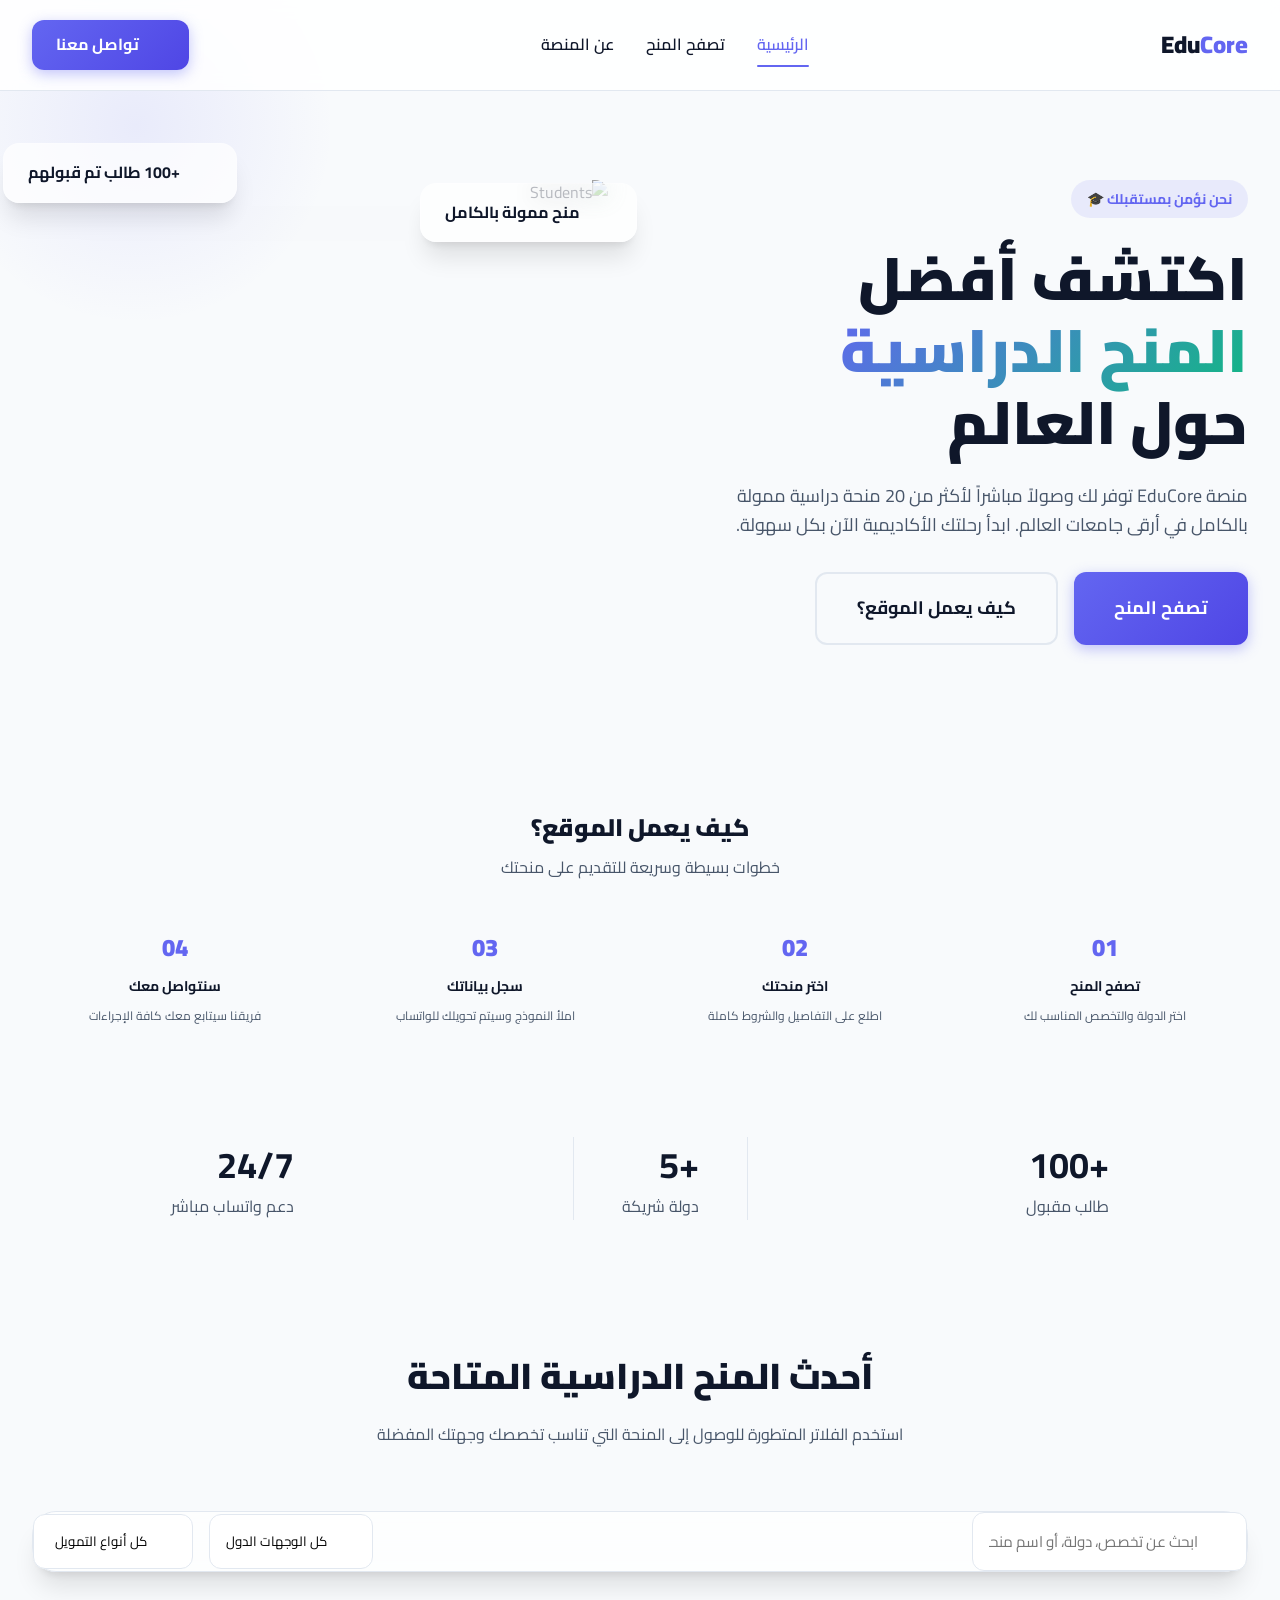
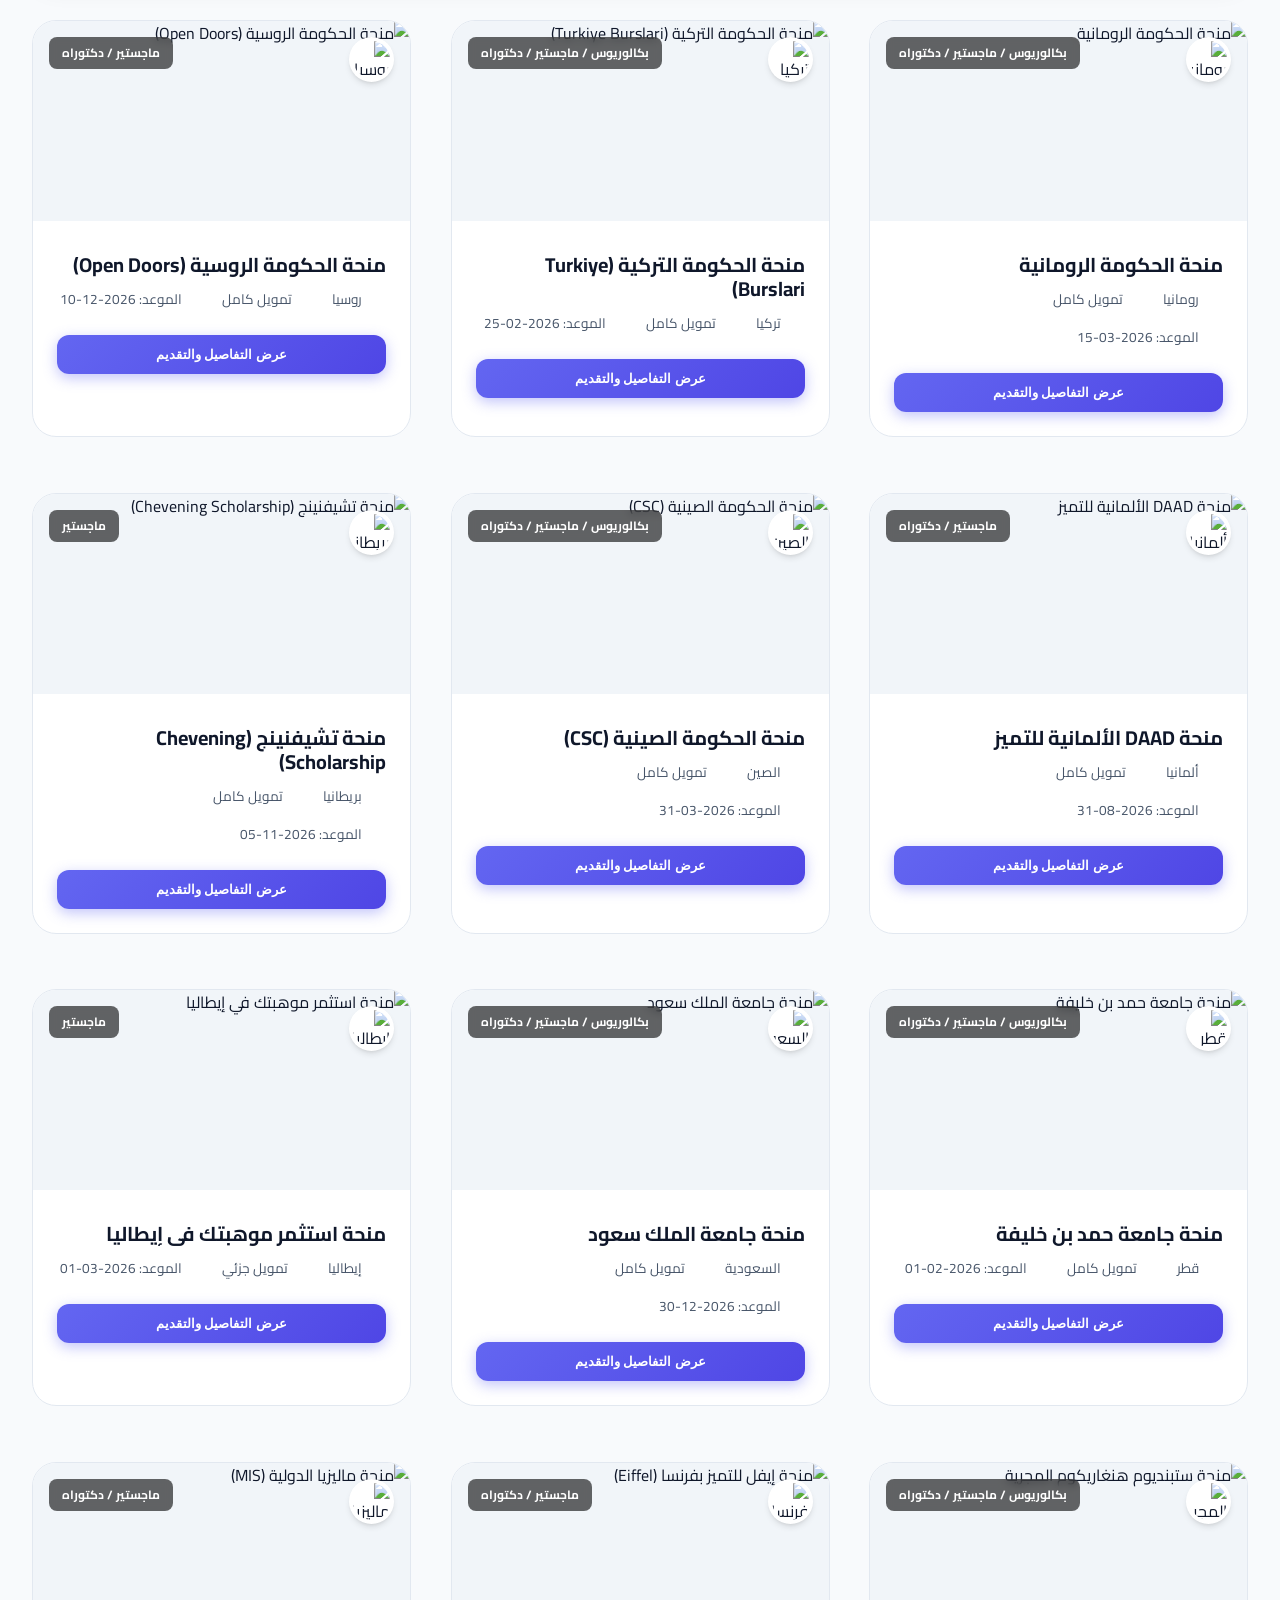
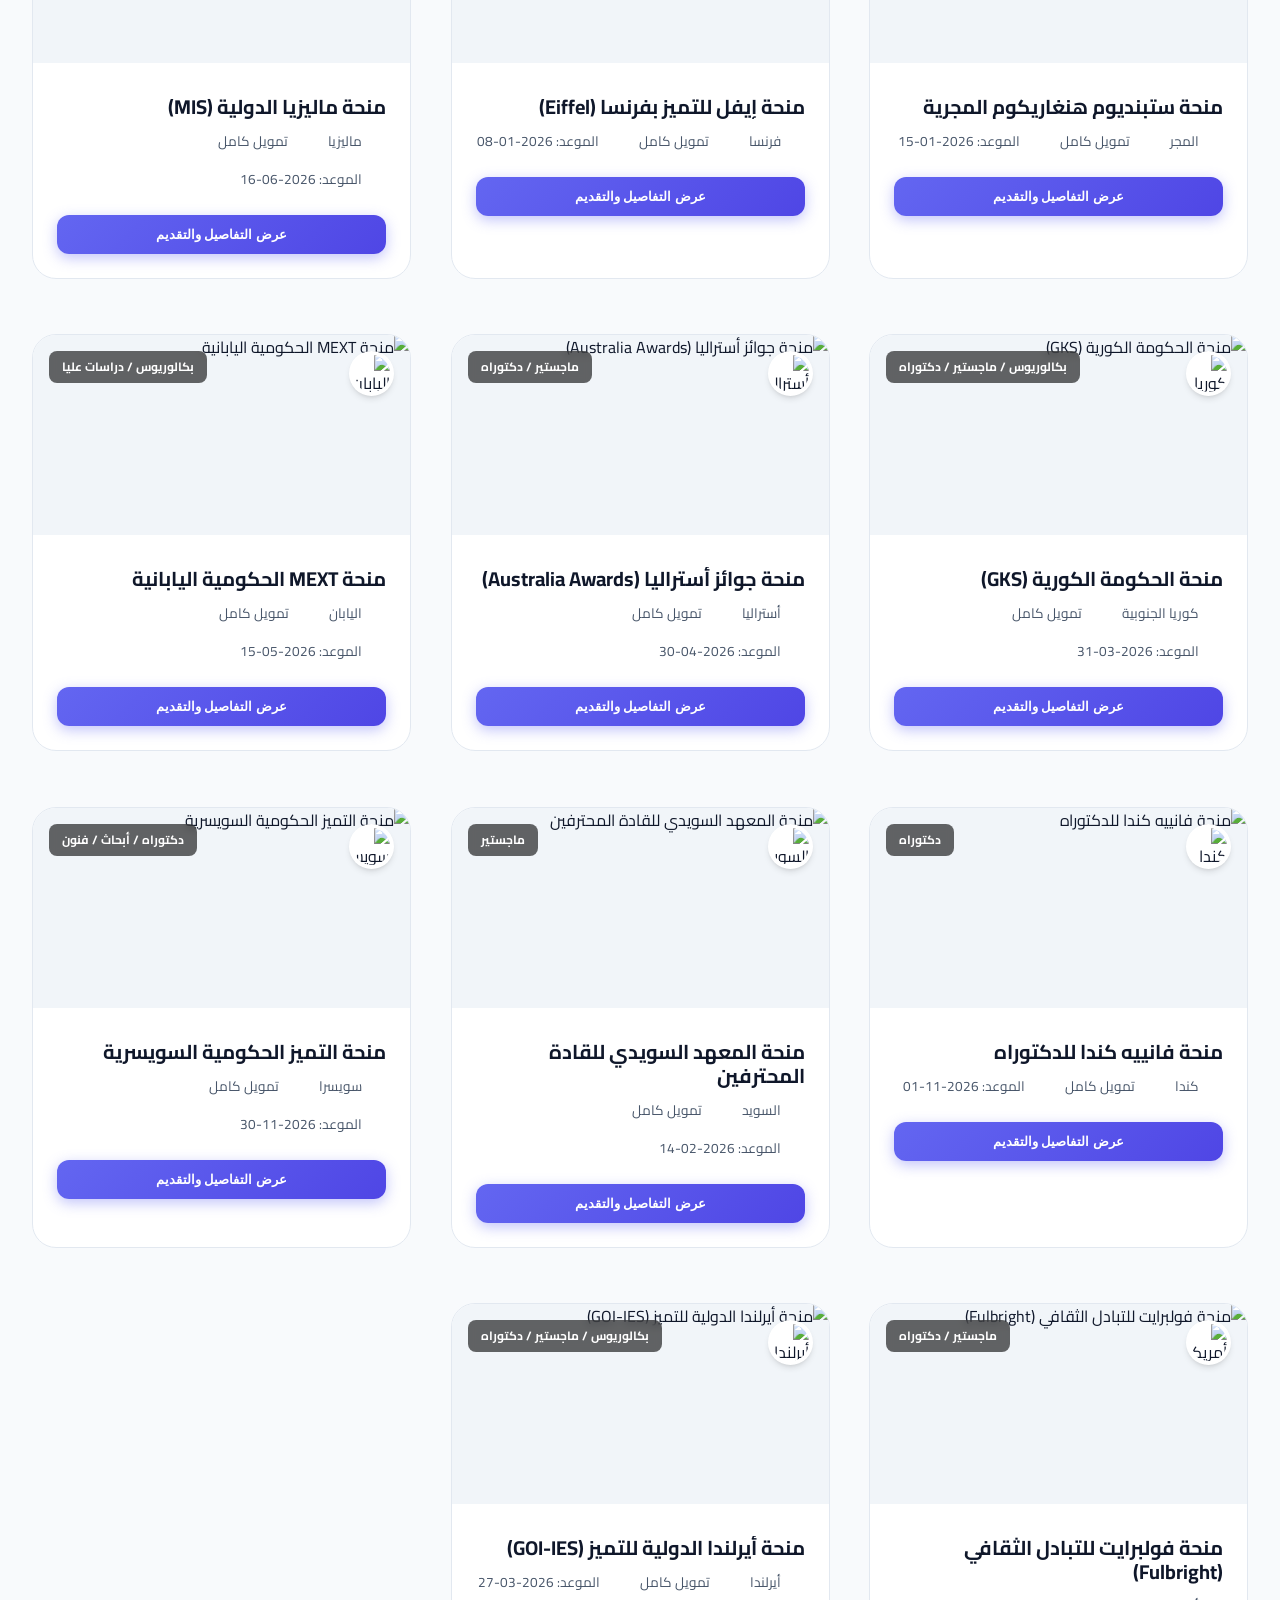
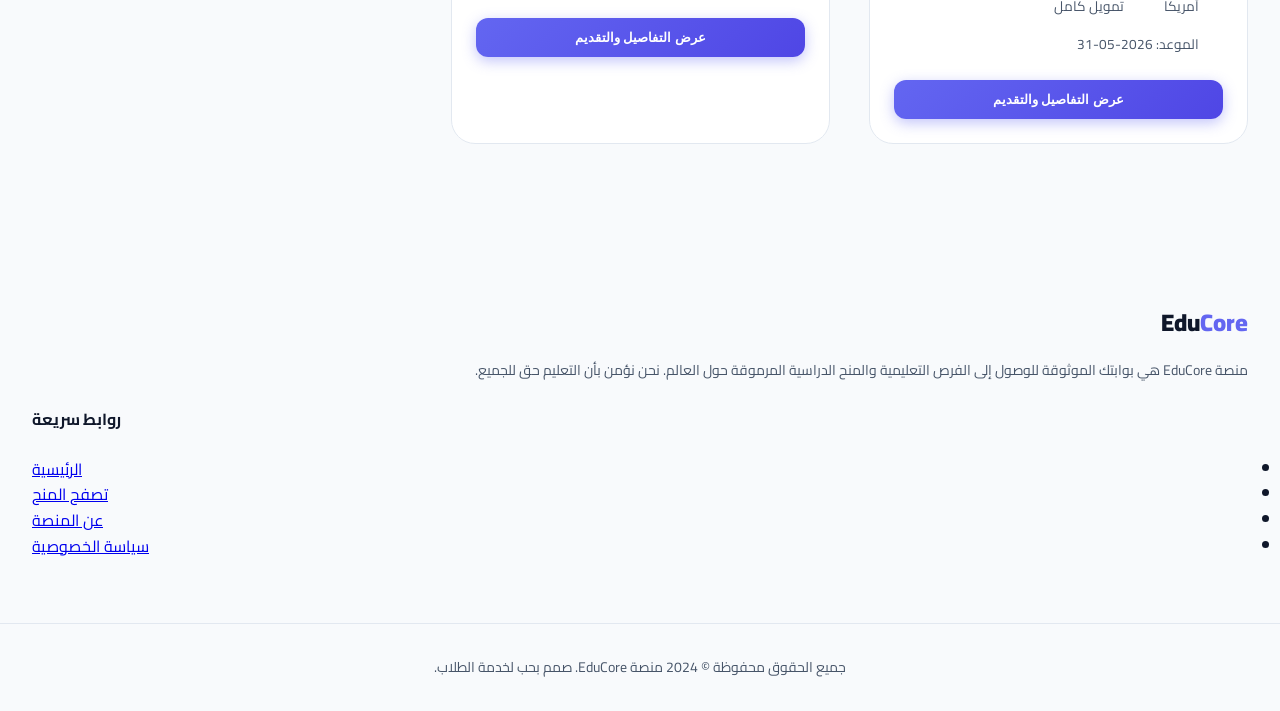
==== index.html @ 2c7b3169 "Add files via upload" ====
<!DOCTYPE html>
<html lang="ar" dir="rtl">

<head>
    <meta charset="UTF-8">
    <meta name="viewport" content="width=device-width, initial-scale=1.0">
    <title>EduCore | منصة المنح الدراسية العالمية</title>

    <!-- Fonts: Cairo -->
    <link rel="preconnect" href="https://fonts.googleapis.com">
    <link rel="preconnect" href="https://fonts.gstatic.com" crossorigin>
    <link href="https://fonts.googleapis.com/css2?family=Cairo:wght@300;400;500;600;700;900&display=swap"
        rel="stylesheet">

    <!-- Icons: Lucide (CDN) -->
    <script src="https://unpkg.com/lucide@latest"></script>

    <link rel="stylesheet" href="style.css">
</head>

<body>

    <!-- Header / Navbar -->
    <header class="glass-header">
        <div class="container flex-between">
            <div class="logo">
                <h1 class="font-black text-2xl">Edu<span class="text-primary">Core</span></h1>
            </div>
            <nav class="desktop-nav">
                <ul class="flex gap-8">
                    <li><a href="index.html" class="active">الرئيسية</a></li>
                    <li><a href="#scholarships">تصفح المنح</a></li>
                    <li><a href="about.html">عن المنصة</a></li>
                </ul>
            </nav>
            <div class="nav-actions flex items-center gap-4">
                <a href="https://wa.me/201124908798" target="_blank" class="btn-primary flex items-center gap-2">
                    <i data-lucide="whatsapp" style="width: 18px; height: 18px;"></i>
                    <span class="desktop-only">تواصل معنا</span>
                </a>
                <button class="mobile-toggle btn-outline p-2" id="mobile-menu-btn">
                    <i data-lucide="menu"></i>
                </button>
            </div>
        </div>
    </header>

    <main>
        <!-- Modern Hero Section -->
        <section class="hero-v2">
            <div class="container grid-2">
                <div class="hero-text animate-fade-in-right">
                    <div class="badge">نحن نؤمن بمستقبلك 🎓</div>
                    <h2 class="text-6xl font-black leading-tight">
                        اكتشف أفضل <br>
                        <span class="text-gradient">المنح الدراسية</span> <br>
                        حول العالم
                    </h2>
                    <p class="text-muted text-lg mt-6 mb-8 max-w-lg">
                        منصة EduCore توفر لك وصولاً مباشراً لأكثر من 20 منحة دراسية ممولة بالكامل في أرقى جامعات العالم.
                        ابدأ رحلتك الأكاديمية الآن بكل سهولة.
                    </p>
                    <div class="hero-cta flex gap-4">
                        <a href="#scholarships" class="btn-primary btn-xl">تصفح المنح</a>
                        <a href="about.html#how-it-works" class="btn-outline btn-xl">كيف يعمل الموقع؟</a>
                    </div>
                </div>
                <div class="hero-visual animate-fade-in-left">
                    <div class="main-visual-card shadow-premium">
                        <img src="https://images.unsplash.com/photo-1523240795612-9a054b0db644?auto=format&fit=crop&q=80&w=1200"
                            alt="Students" class="rounded-xl" loading="lazy">
                        <div class="floating-badge top-right glass">
                            <i data-lucide="award" class="text-primary"></i>
                            <span>منح ممولة بالكامل</span>
                        </div>
                        <div class="floating-badge bottom-left glass">
                            <i data-lucide="users" class="text-accent"></i>
                            <span>+100 طالب تم قبولهم</span>
                        </div>
                    </div>
                </div>
            </div>
        </section>

        <!-- How it Works Section -->
        <section id="how-it-works" class="py-16 bg-white border-b">
            <div class="container">
                <div class="text-center mb-12">
                    <h2 class="text-3xl font-black mb-2">كيف يعمل الموقع؟</h2>
                    <p class="text-muted">خطوات بسيطة وسريعة للتقديم على منحتك</p>
                </div>
                <div class="grid-4" style="gap: 1.5rem;">
                    <div class="step-card-mini text-center p-6 rounded-2xl border bg-gray-50/50">
                        <div class="text-primary font-black text-2xl mb-2">01</div>
                        <h4 class="font-bold text-sm mb-2">تصفح المنح</h4>
                        <p class="text-xs text-muted">اختر الدولة والتخصص المناسب لك</p>
                    </div>
                    <div class="step-card-mini text-center p-6 rounded-2xl border bg-gray-50/50">
                        <div class="text-primary font-black text-2xl mb-2">02</div>
                        <h4 class="font-bold text-sm mb-2">اختر منحتك</h4>
                        <p class="text-xs text-muted">اطلع على التفاصيل والشروط كاملة</p>
                    </div>
                    <div class="step-card-mini text-center p-6 rounded-2xl border bg-gray-50/50">
                        <div class="text-primary font-black text-2xl mb-2">03</div>
                        <h4 class="font-bold text-sm mb-2">سجل بياناتك</h4>
                        <p class="text-xs text-muted">املأ النموذج وسيتم تحويلك للواتساب</p>
                    </div>
                    <div class="step-card-mini text-center p-6 rounded-2xl border bg-gray-50/50">
                        <div class="text-primary font-black text-2xl mb-2">04</div>
                        <h4 class="font-bold text-sm mb-2">سنتواصل معك</h4>
                        <p class="text-xs text-muted">فريقنا سيتابع معك كافة الإجراءات</p>
                    </div>
                </div>
            </div>
        </section>

        <!-- Stats Section -->
        <section class="stats-section bg-gradient-soft">
            <div class="container flex-around py-12">
                <div class="stat-item">
                    <h3 class="text-4xl font-bold">+100</h3>
                    <p class="text-muted">طالب مقبول</p>
                </div>
                <div class="stat-item border-x px-12">
                    <h3 class="text-4xl font-bold">+5</h3>
                    <p class="text-muted">دولة شريكة</p>
                </div>
                <div class="stat-item">
                    <h3 class="text-4xl font-bold">24/7</h3>
                    <p class="text-muted">دعم واتساب مباشر</p>
                </div>
            </div>
        </section>

        <!-- Filters & Search -->
        <section id="scholarships" class="scholarships-main py-20">
            <div class="container">
                <div class="section-header text-center mb-16">
                    <h2 class="text-4xl font-black mb-4">أحدث المنح الدراسية المتاحة</h2>
                    <p class="text-muted">استخدم الفلاتر المتطورة للوصول إلى المنحة التي تناسب تخصصك وجهتك المفضلة</p>
                </div>

                <div class="filter-panel glass p-6 rounded-2xl mb-12 flex-between gap-6 overflow-x-auto">
                    <div class="search-wrap flex-1 min-w-[250px]">
                        <div class="input-icon">
                            <i data-lucide="search"></i>
                            <input type="text" id="searchInput" placeholder="ابحث عن تخصص، دولة، أو اسم منحة...">
                        </div>
                    </div>
                    <div class="filters-wrap flex gap-4">
                        <div class="select-icon">
                            <i data-lucide="globe"></i>
                            <select id="countryFilter">
                                <option value="all">كل الوجهات الدول</option>
                                <option value="tr">تركيا 🇹🇷</option>
                                <option value="ru">روسيا 🇷🇺</option>
                                <option value="cn">الصين 🇨🇳</option>
                                <option value="de">ألمانيا 🇩🇪</option>
                                <option value="gb">بريطانيا 🇬🇧</option>
                                <option value="qa">قطر 🇶🇦</option>
                                <option value="sa">السعودية 🇸🇦</option>
                                <option value="ae">الإمارات 🇦🇪</option>
                            </select>
                        </div>
                        <div class="select-icon">
                            <i data-lucide="dollar-sign"></i>
                            <select id="fundingFilter">
                                <option value="all">كل أنواع التمويل</option>
                                <option value="كامل">تمويل كامل</option>
                                <option value="جزئي">تمويل جزئي</option>
                            </select>
                        </div>
                    </div>
                </div>

                <!-- Scholarships Grid -->
                <div id="scholarshipsContainer" class="scholarships-grid">
                    <!-- Dynamic Items from main.js -->
                </div>

            </div>
        </section>
    </main>

    <!-- Footer -->
    <footer class="modern-footer">
        <div class="container grid-3 py-16">
            <div class="footer-brand">
                <h2 class="font-black text-2xl mb-4">Edu<span class="text-primary">Core</span></h2>
                <p class="text-muted text-sm leading-relaxed">
                    منصة EduCore هي بوابتك الموثوقة للوصول إلى الفرص التعليمية والمنح الدراسية المرموقة حول العالم. نحن
                    نؤمن بأن التعليم حق للجميع.
                </p>
                <div class="social-links flex gap-4 mt-6">
                    <a href="#" class="social-icon"><i data-lucide="facebook"></i></a>
                    <a href="#" class="social-icon"><i data-lucide="twitter"></i></a>
                    <a href="#" class="social-icon"><i data-lucide="instagram"></i></a>
                </div>
            </div>
            <div style="text-align: left;">
                <h4 class="font-bold mb-6">روابط سريعة</h4>
                <ul class="space-y-3">
                    <li><a href="index.html">الرئيسية</a></li>
                    <li><a href="#scholarships">تصفح المنح</a></li>
                    <li><a href="about.html">عن المنصة</a></li>
                    <li><a href="privacy.html">سياسة الخصوصية</a></li>
                </ul>
            </div>
        </div>
        <div class="footer-bottom border-t py-8 text-center text-muted text-sm">
            <div class="container">
                <p>جميع الحقوق محفوظة © 2024 منصة EduCore. صمم بحب لخدمة الطلاب.</p>
            </div>
        </div>
    </footer>

    <!-- Scripts -->
    <script src="app.js" defer></script>

    <!-- Init Lucide Icons -->
    <script>
        document.addEventListener('DOMContentLoaded', () => {
            if (window.lucide) lucide.createIcons();
        });
    </script>
</body>

</html>
---- style.css ----
/* EduCore SaaS Enterprise Design System v3.0 */
:root {
  /* Color Palette - Premium SaaS */
  --primary: #6366f1;
  /* Indigo 500 */
  --primary-light: #818cf8;
  --primary-dark: #4f46e5;
  --accent: #10b981;
  /* Emerald 500 */
  --secondary: #64748b;
  /* Slate 500 */

  --bg-body: #f8fafc;
  --bg-card: #ffffff;
  --bg-header: rgba(255, 255, 255, 0.85);

  --text-main: #0f172a;
  /* Dark Slate */
  --text-muted: #475569;
  --text-faint: #94a3b8;

  --border: #e2e8f0;
  --glass-border: rgba(255, 255, 255, 0.2);

  /* Shadows & Effects */
  --shadow-sm: 0 1px 2px 0 rgb(0 0 0 / 0.05);
  --shadow-md: 0 4px 6px -1px rgb(0 0 0 / 0.1), 0 2px 4px -2px rgb(0 0 0 / 0.1);
  --shadow-lg: 0 20px 25px -5px rgb(0 0 0 / 0.1), 0 8px 10px -6px rgb(0 0 0 / 0.1);
  --shadow-premium: 0 25px 50px -12px rgba(0, 0, 0, 0.15);

  /* Transitions */
  --transition: all 0.3s cubic-bezier(0.4, 0, 0.2, 1);
}

/* Base Reset */
* {
  margin: 0;
  padding: 0;
  box-sizing: border-box;
  scroll-behavior: smooth;
}

body {
  font-family: 'Cairo', sans-serif;
  background-color: var(--bg-body);
  color: var(--text-main);
  line-height: 1.6;
  overflow-x: hidden;
}

/* Layout Utilities */
.container {
  max-width: 1280px;
  margin: 0 auto;
  padding: 0 2rem;
}

.flex {
  display: flex;
}

.flex-between {
  display: flex;
  justify-content: space-between;
  align-items: center;
}

.flex-center {
  display: flex;
  justify-content: center;
  align-items: center;
}

.flex-around {
  display: flex;
  justify-content: space-around;
  align-items: center;
}

.grid-2 {
  display: grid;
  grid-template-columns: repeat(2, 1fr);
  gap: 4rem;
}

.grid-4 {
  display: grid;
  grid-template-columns: repeat(4, 1fr);
  gap: 2rem;
}

.gap-2 {
  gap: 0.5rem;
}

.gap-4 {
  gap: 1rem;
}

.gap-6 {
  gap: 1.5rem;
}

.gap-8 {
  gap: 2rem;
}

.items-center {
  align-items: center;
}

/* Typography */
.text-xs {
  font-size: 0.75rem;
}

.text-sm {
  font-size: 0.875rem;
}

.text-lg {
  font-size: 1.125rem;
}

.text-xl {
  font-size: 1.25rem;
}

.text-2xl {
  font-size: 1.5rem;
}

.text-4xl {
  font-size: 2.25rem;
}

.text-6xl {
  font-size: 3.75rem;
}

.font-bold {
  font-weight: 700;
}

.font-black {
  font-weight: 900;
}

.text-center {
  text-align: center;
}

.text-primary {
  color: var(--primary);
}

.text-accent {
  color: var(--accent);
}

.text-muted {
  color: var(--text-muted);
}

.text-gradient {
  background: linear-gradient(135deg, var(--primary), var(--accent));
  -webkit-background-clip: text;
  background-clip: text;
  -webkit-text-fill-color: transparent;
}

.leading-tight {
  line-height: 1.2;
}

.leading-relaxed {
  line-height: 1.8;
}

.mt-6 {
  margin-top: 1.5rem;
}

.mb-2 {
  margin-bottom: 0.5rem;
}

.mb-4 {
  margin-bottom: 1rem;
}

.mb-6 {
  margin-bottom: 1.5rem;
}

.mb-8 {
  margin-bottom: 2rem;
}

.mb-12 {
  margin-bottom: 3rem;
}

.mb-16 {
  margin-bottom: 4rem;
}

.py-8 {
  padding-top: 2rem;
  padding-bottom: 2rem;
}

.py-12 {
  padding-top: 3rem;
  padding-bottom: 3rem;
}

.py-16 {
  padding-top: 4rem;
  padding-bottom: 4rem;
}

.py-20 {
  padding-top: 5rem;
  padding-bottom: 5rem;
}

.px-12 {
  padding-left: 3rem;
  padding-right: 3rem;
}

.border-x {
  border-left: 1px solid var(--border);
  border-right: 1px solid var(--border);
}

.border-t {
  border-top: 1px solid var(--border);
}

.max-w-lg {
  max-width: 32rem;
}

.mx-auto {
  margin-left: auto;
  margin-right: auto;
}

.rounded-xl {
  border-radius: 1rem;
}

.rounded-2xl {
  border-radius: 1.5rem;
}

/* Components: Glass */
.glass {
  background: rgba(255, 255, 255, 0.7);
  backdrop-filter: blur(12px);
  -webkit-backdrop-filter: blur(12px);
  border: 1px solid var(--glass-border);
}

.glass-header {
  position: fixed;
  top: 0;
  left: 0;
  right: 0;
  z-index: 1000;
  padding: 1.25rem 0;
  background: var(--bg-header);
  backdrop-filter: blur(10px);
  border-bottom: 1px solid var(--border);
  transition: var(--transition);
}

/* Header Scrolled Effect */
.header-scrolled {
  padding: 0.75rem 0;
  box-shadow: var(--shadow-md);
}

/* Navigation */
.desktop-nav ul {
  list-style: none;
}

.desktop-nav a {
  text-decoration: none;
  color: var(--text-main);
  font-weight: 600;
  position: relative;
  padding: 0.5rem 0;
  transition: var(--transition);
}

.desktop-nav a:hover,
.desktop-nav a.active {
  color: var(--primary);
}

.desktop-nav a.active::after {
  content: '';
  position: absolute;
  bottom: 0;
  right: 0;
  width: 100%;
  height: 2px;
  background: var(--primary);
  border-radius: 2px;
}

/* Buttons */
.btn-primary {
  background: linear-gradient(135deg, var(--primary), var(--primary-dark));
  color: white;
  padding: 0.75rem 1.5rem;
  border-radius: 0.75rem;
  text-decoration: none;
  font-weight: 700;
  transition: var(--transition);
  border: none;
  cursor: pointer;
  display: inline-flex;
  align-items: center;
  justify-content: center;
  box-shadow: 0 4px 14px 0 rgba(99, 102, 241, 0.39);
}

.btn-primary:hover {
  transform: translateY(-2px);
  box-shadow: 0 6px 20px rgba(99, 102, 241, 0.5);
}

.btn-outline {
  border: 2px solid var(--border);
  color: var(--text-main);
  padding: 0.75rem 1.5rem;
  border-radius: 0.75rem;
  text-decoration: none;
  font-weight: 700;
  transition: var(--transition);
}

.btn-outline:hover {
  background: var(--border);
  border-color: var(--border);
}

.btn-xl {
  padding: 1.25rem 2.5rem;
  font-size: 1.125rem;
}

/* Hero V2 */
.hero-v2 {
  padding-top: 180px;
  padding-bottom: 100px;
  position: relative;
  overflow: hidden;
}

.hero-v2::before {
  content: '';
  position: absolute;
  top: -10%;
  left: -5%;
  width: 400px;
  height: 400px;
  background: radial-gradient(circle, rgba(99, 102, 241, 0.1) 0%, transparent 70%);
  z-index: -1;
}

.badge {
  background: rgba(99, 102, 241, 0.1);
  color: var(--primary);
  padding: 0.5rem 1rem;
  border-radius: 2rem;
  display: inline-block;
  font-weight: 700;
  font-size: 0.875rem;
  margin-bottom: 1.5rem;
}

.main-visual-card {
  position: relative;
  border-radius: 1.5rem;
  overflow: visible;
}

.main-visual-card img {
  width: 100%;
  height: auto;
  object-fit: cover;
  box-shadow: var(--shadow-premium);
}

.floating-badge {
  position: absolute;
  padding: 1rem 1.5rem;
  border-radius: 1rem;
  display: flex;
  align-items: center;
  gap: 0.75rem;
  font-weight: 700;
  box-shadow: var(--shadow-lg);
}

.floating-badge i {
  width: 20px;
  height: 20px;
}

.top-right {
  top: 10%;
  right: -5%;
}

.bottom-left {
  bottom: 10%;
  left: -5%;
}

/* Filters Panel */
.filter-panel {
  border: 1px solid var(--border);
  box-shadow: var(--shadow-lg);
}

.input-icon {
  position: relative;
  width: 100%;
}

.input-icon i {
  position: absolute;
  right: 1rem;
  top: 50%;
  transform: translateY(-50%);
  color: var(--text-faint);
  width: 20px;
}

.input-icon input {
  width: 100%;
  padding: 0.875rem 3rem 0.875rem 1rem;
  border: 1px solid var(--border);
  border-radius: 0.75rem;
  font-family: inherit;
  font-size: 0.95rem;
  outline: none;
  transition: var(--transition);
}

.input-icon input:focus {
  border-color: var(--primary);
  box-shadow: 0 0 0 4px rgba(99, 102, 241, 0.1);
}

.select-icon {
  position: relative;
  min-width: 160px;
}

.select-icon i {
  position: absolute;
  right: 1rem;
  top: 50%;
  transform: translateY(-50%);
  color: var(--text-faint);
  width: 18px;
  pointer-events: none;
}

.select-icon select {
  width: 100%;
  padding: 0.875rem 2.8rem 0.875rem 1rem;
  border: 1px solid var(--border);
  border-radius: 0.75rem;
  font-family: inherit;
  cursor: pointer;
  appearance: none;
  background: white;
  outline: none;
}

/* Grid */
.scholarships-grid {
  display: grid;
  grid-template-columns: repeat(auto-fill, minmax(320px, 1fr));
  gap: 2.5rem;
}

.scholarship-card {
  background: var(--bg-card);
  border-radius: 1.5rem;
  overflow: hidden;
  border: 1px solid var(--border);
  transition: var(--transition);
  position: relative;
}

.scholarship-card:hover {
  transform: translateY(-12px);
  box-shadow: var(--shadow-lg);
}

.card-header {
  height: 200px;
  position: relative;
  overflow: hidden;
}

.card-header img {
  width: 100%;
  height: 100%;
  object-fit: cover;
  transition: var(--transition);
}

.scholarship-card:hover .card-header img {
  transform: scale(1.1);
}

.card-tag {
  position: absolute;
  top: 1rem;
  left: 1rem;
  background: rgba(0, 0, 0, 0.6);
  color: white;
  padding: 0.4rem 0.8rem;
  border-radius: 0.5rem;
  font-size: 0.75rem;
  font-weight: 700;
  backdrop-filter: blur(4px);
}

.country-flag {
  position: absolute;
  top: 1rem;
  right: 1rem;
  width: 45px;
  height: 45px;
  background: white;
  border-radius: 50%;
  padding: 4px;
  box-shadow: var(--shadow-md);
  display: flex;
  align-items: center;
  justify-content: center;
  z-index: 2;
}

.country-flag img {
  width: 100%;
  height: 100%;
  border-radius: 50%;
  object-fit: cover;
}

.card-body {
  padding: 2rem 1.5rem 1.5rem;
}

.card-body h3 {
  margin-bottom: 0.75rem;
  font-size: 1.25rem;
}

.card-info {
  display: flex;
  flex-wrap: wrap;
  gap: 1rem;
  margin-bottom: 1.5rem;
}

.info-item {
  display: flex;
  align-items: center;
  gap: 0.5rem;
  color: var(--text-muted);
  font-size: 0.85rem;
}

.info-item i {
  width: 16px;
  height: 16px;
}

/* Pagination Buttons */
.btn-page {
  width: 45px;
  height: 45px;
  border-radius: 50%;
  border: 1px solid var(--border);
  font-weight: 700;
  cursor: pointer;
  transition: var(--transition);
}

.btn-page:hover,
.btn-page.active {
  background: var(--primary);
  color: white;
  border-color: var(--primary);
}

/* Modal System */
.modal-root {
  position: fixed;
  inset: 0;
  z-index: 2000;
  display: none;
}

.modal-root.active {
  display: block;
}

.modal-overlay {
  position: absolute;
  inset: 0;
  background: rgba(15, 23, 42, 0.4);
  backdrop-filter: blur(8px);
}

.modal-wrap {
  position: relative;
  height: 100%;
  display: flex;
  align-items: center;
  justify-content: center;
  padding: 2rem;
}

.modal-content {
  width: 100%;
  max-width: 900px;
  max-height: 90vh;
  border-radius: 2rem;
  overflow-y: auto;
  position: relative;
  background: rgba(255, 255, 255, 0.9);
}

.btn-close {
  position: absolute;
  top: 1.5rem;
  left: 1.5rem;
  width: 40px;
  height: 40px;
  border-radius: 50%;
  border: none;
  background: white;
  box-shadow: var(--shadow-md);
  cursor: pointer;
  display: flex;
  align-items: center;
  justify-content: center;
  z-index: 10;
}

/* Animations */
@keyframes fadeInRight {
  from {
    opacity: 0;
    transform: translateX(30px);
  }

  to {
    opacity: 1;
    transform: translateX(0);
  }
}

@keyframes fadeInLeft {
  from {
    opacity: 0;
    transform: translateX(-30px);
  }

  to {
    opacity: 1;
    transform: translateX(0);
  }
}

@keyframes zoomIn {
  from {
    opacity: 0;
    transform: scale(0.9);
  }

  to {
    opacity: 1;
    transform: scale(1);
  }
}

.animate-fade-in-right {
  animation: fadeInRight 0.8s ease-out forwards;
}

.animate-fade-in-left {
  animation: fadeInLeft 0.8s ease-out forwards;
}

.animate-zoom-in {
  animation: zoomIn 0.4s ease-out forwards;
}

/* Responsive Adjustments & Touch Optimizations */
@media (max-width: 1024px) {
  .container {
    padding: 0 1.5rem;
  }

  .grid-2 {
    grid-template-columns: 1fr;
    gap: 3rem;
  }

  .hero-v2 {
    padding-top: 140px;
    padding-bottom: 60px;
    text-align: center;
  }

  .hero-text {
    display: flex;
    flex-direction: column;
    align-items: center;
  }

  .hero-cta {
    justify-content: center;
  }

  .text-6xl {
    font-size: 3rem;
  }

  .hero-visual {
    order: -1;
    max-width: 600px;
    margin: 0 auto;
  }

  .grid-4 {
    grid-template-columns: repeat(2, 1fr);
  }
}

@media (max-width: 768px) {
  .desktop-nav {
    display: none;
  }

  /* Navigation is hidden on mobile unless toggled */
  .grid-4 {
    grid-template-columns: 1fr;
  }

  .scholarships-grid {
    grid-template-columns: 1fr;
  }

  .text-6xl {
    font-size: 2.5rem;
  }

  .btn-xl {
    padding: 1rem 2rem;
    font-size: 1rem;
  }

  .footer-grid {
    grid-template-columns: 1fr;
    text-align: center;
    gap: 2rem;
  }

  .footer-links ul {
    align-items: center;
    display: flex;
    flex-direction: column;
  }
}

/* Smooth Scrolling & Performance */
html {
  scroll-behavior: smooth;
}

img {
  max-width: 100%;
  height: auto;
  display: block;
}

/* Fixed Header Blur for better performance on mobile */
.glass-header {
  backdrop-filter: blur(8px);
  -webkit-backdrop-filter: blur(8px);
}

/* Tap Highlight Removal for Mobile */
* {
  -webkit-tap-highlight-color: transparent;
}

/* Better Card Spacing on Mobile */
.scholarship-card {
  margin-bottom: 1rem;
}

/* Mobile Menu Active State */
@media (max-width: 768px) {
  .desktop-nav.mobile-active {
    display: block;
    position: absolute;
    top: 100%;
    left: 0;
    right: 0;
    background: white;
    padding: 1.5rem;
    border-bottom: 2px solid var(--primary);
    box-shadow: var(--shadow-lg);
    z-index: 1000;
  }

  .desktop-nav.mobile-active ul {
    flex-direction: column;
    gap: 1.5rem;
    align-items: center;
  }

  .desktop-only {
    display: none;
  }
}

.mobile-toggle {
  display: none;
}

@media (max-width: 768px) {
  .mobile-toggle {
    display: flex;
    align-items: center;
    justify-content: center;
  }
}
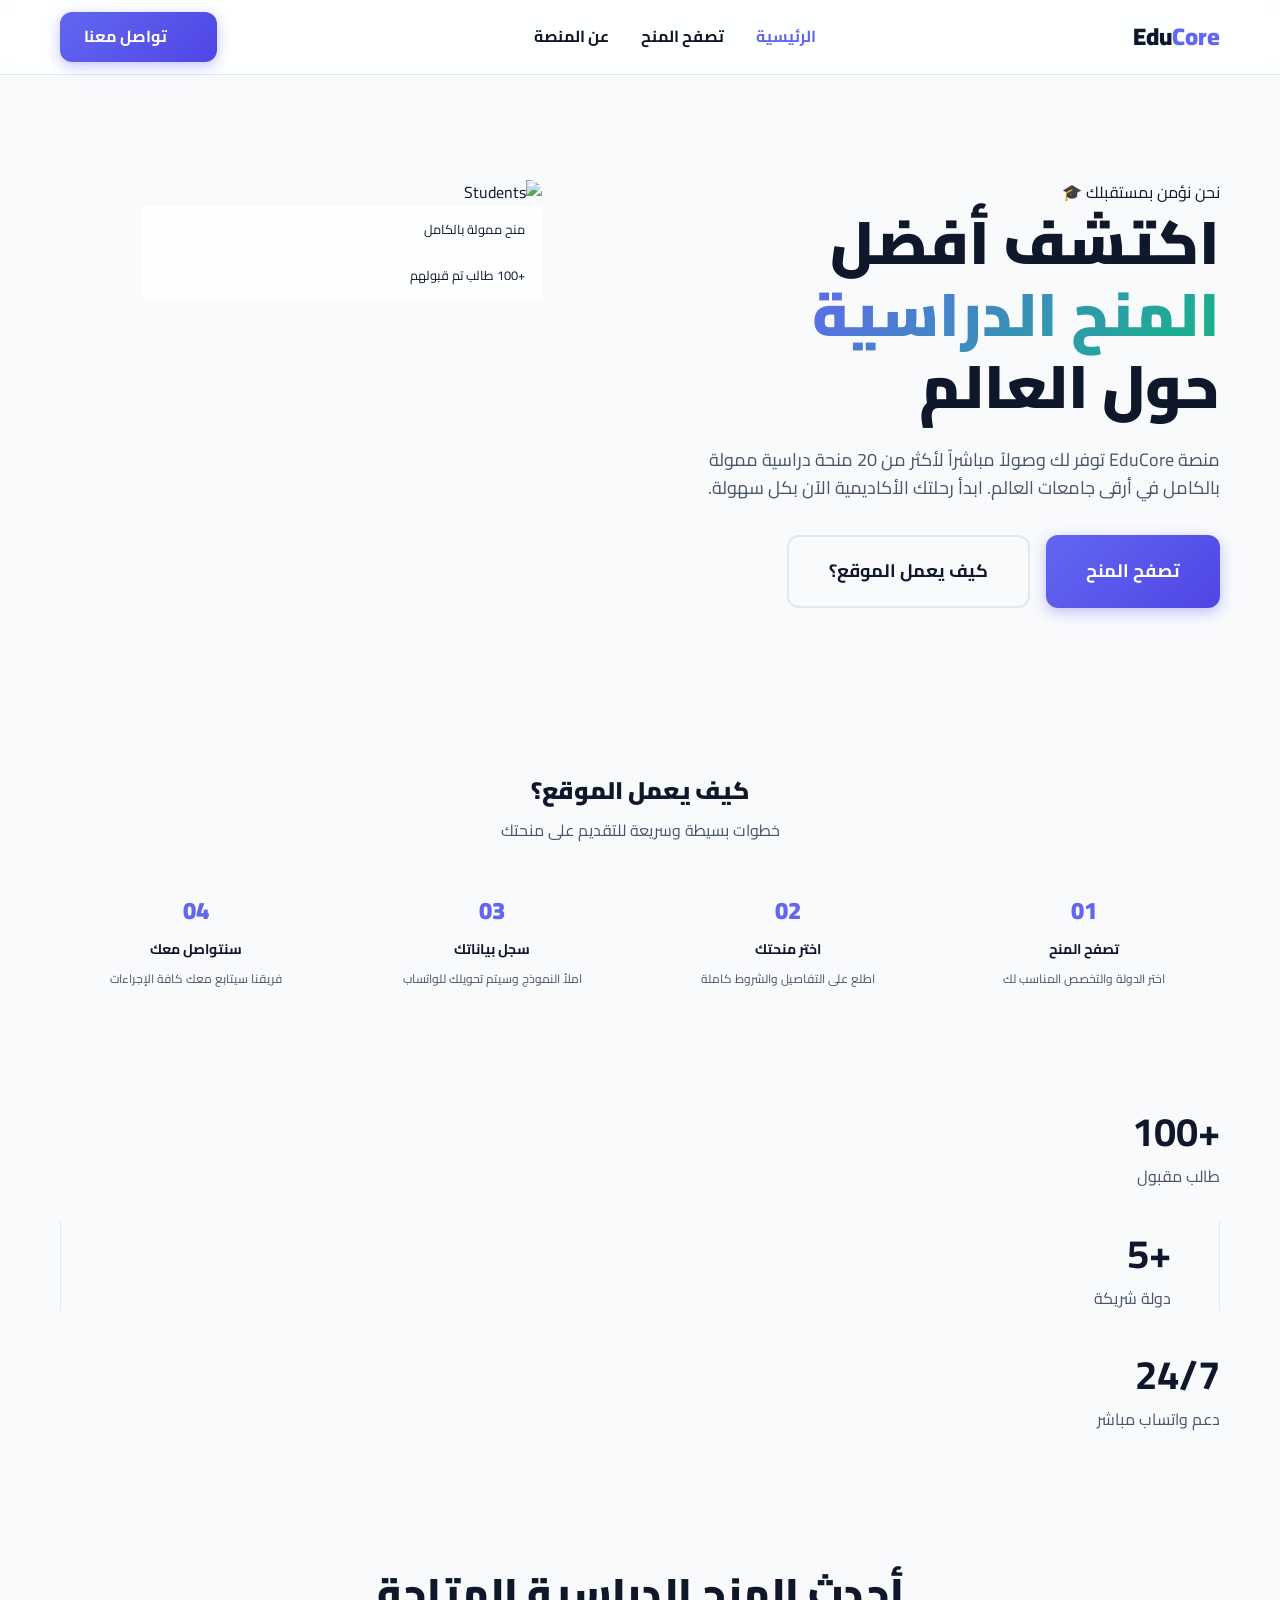
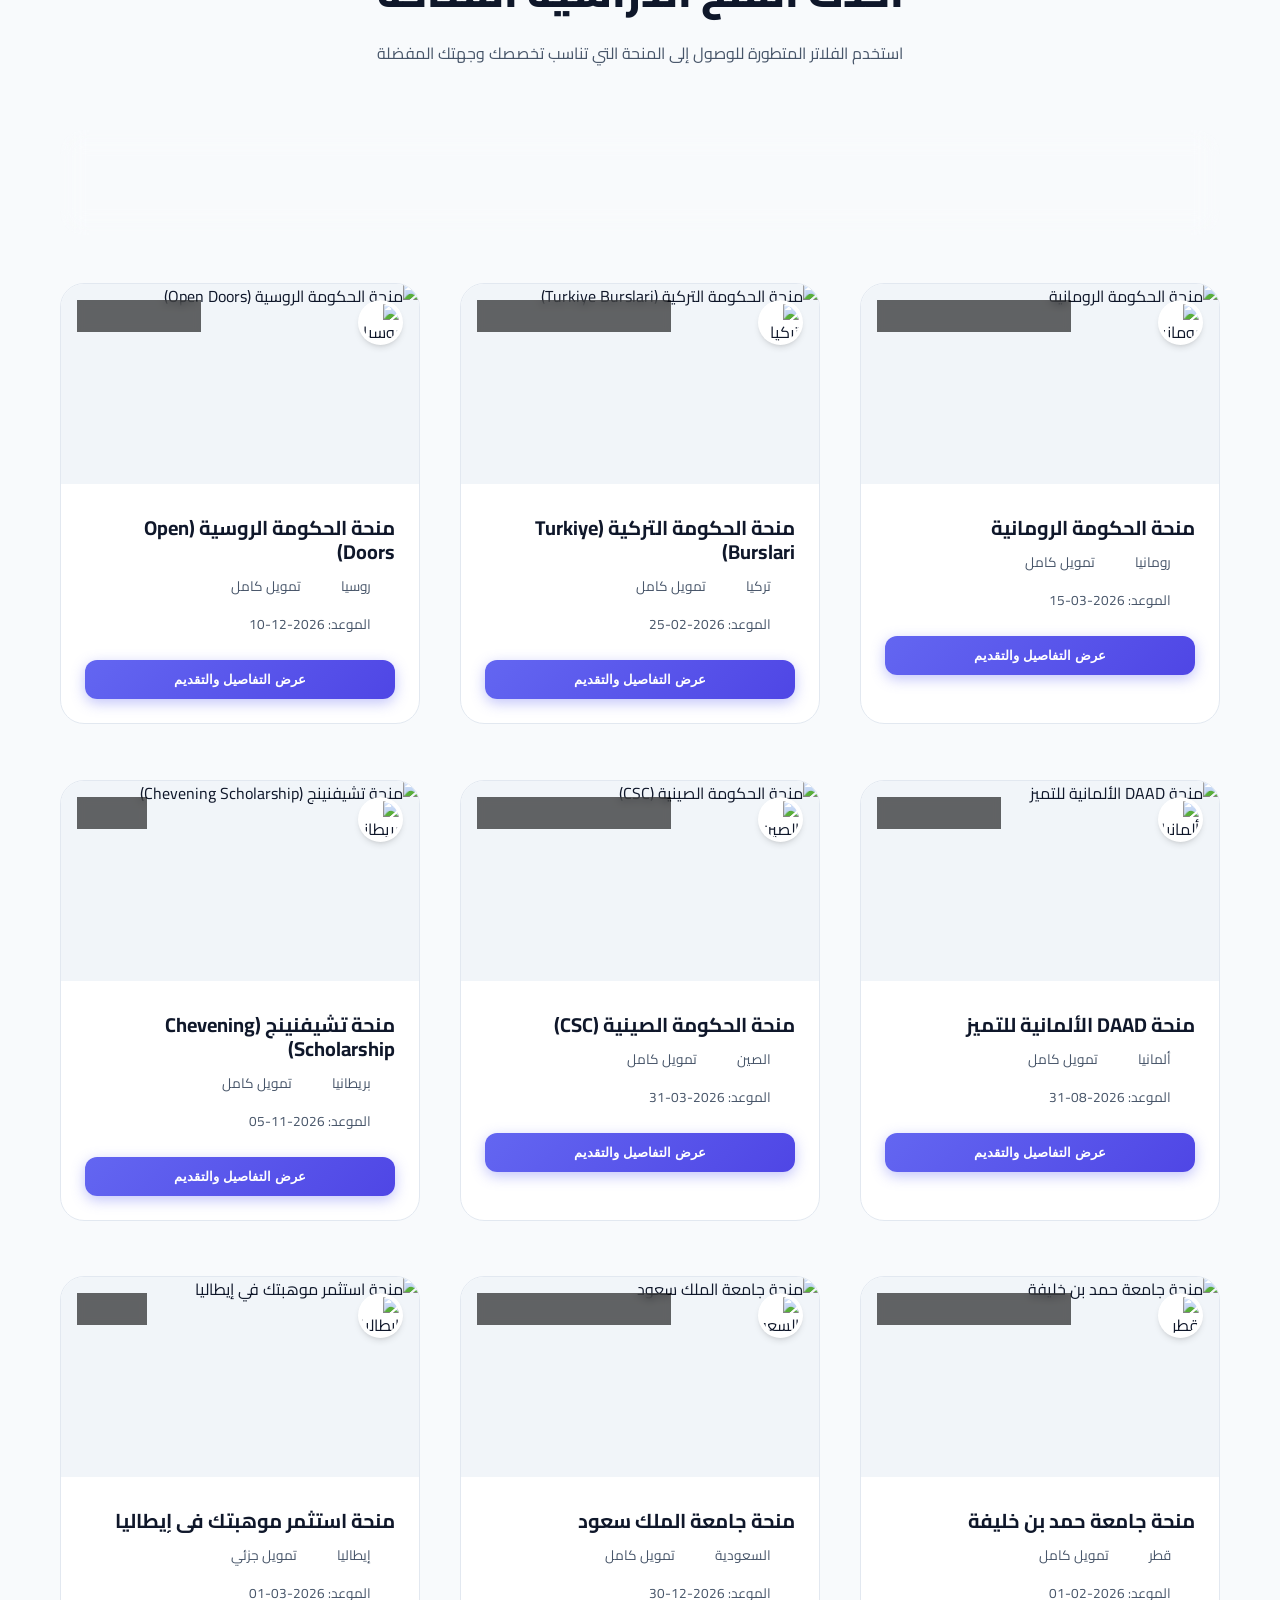
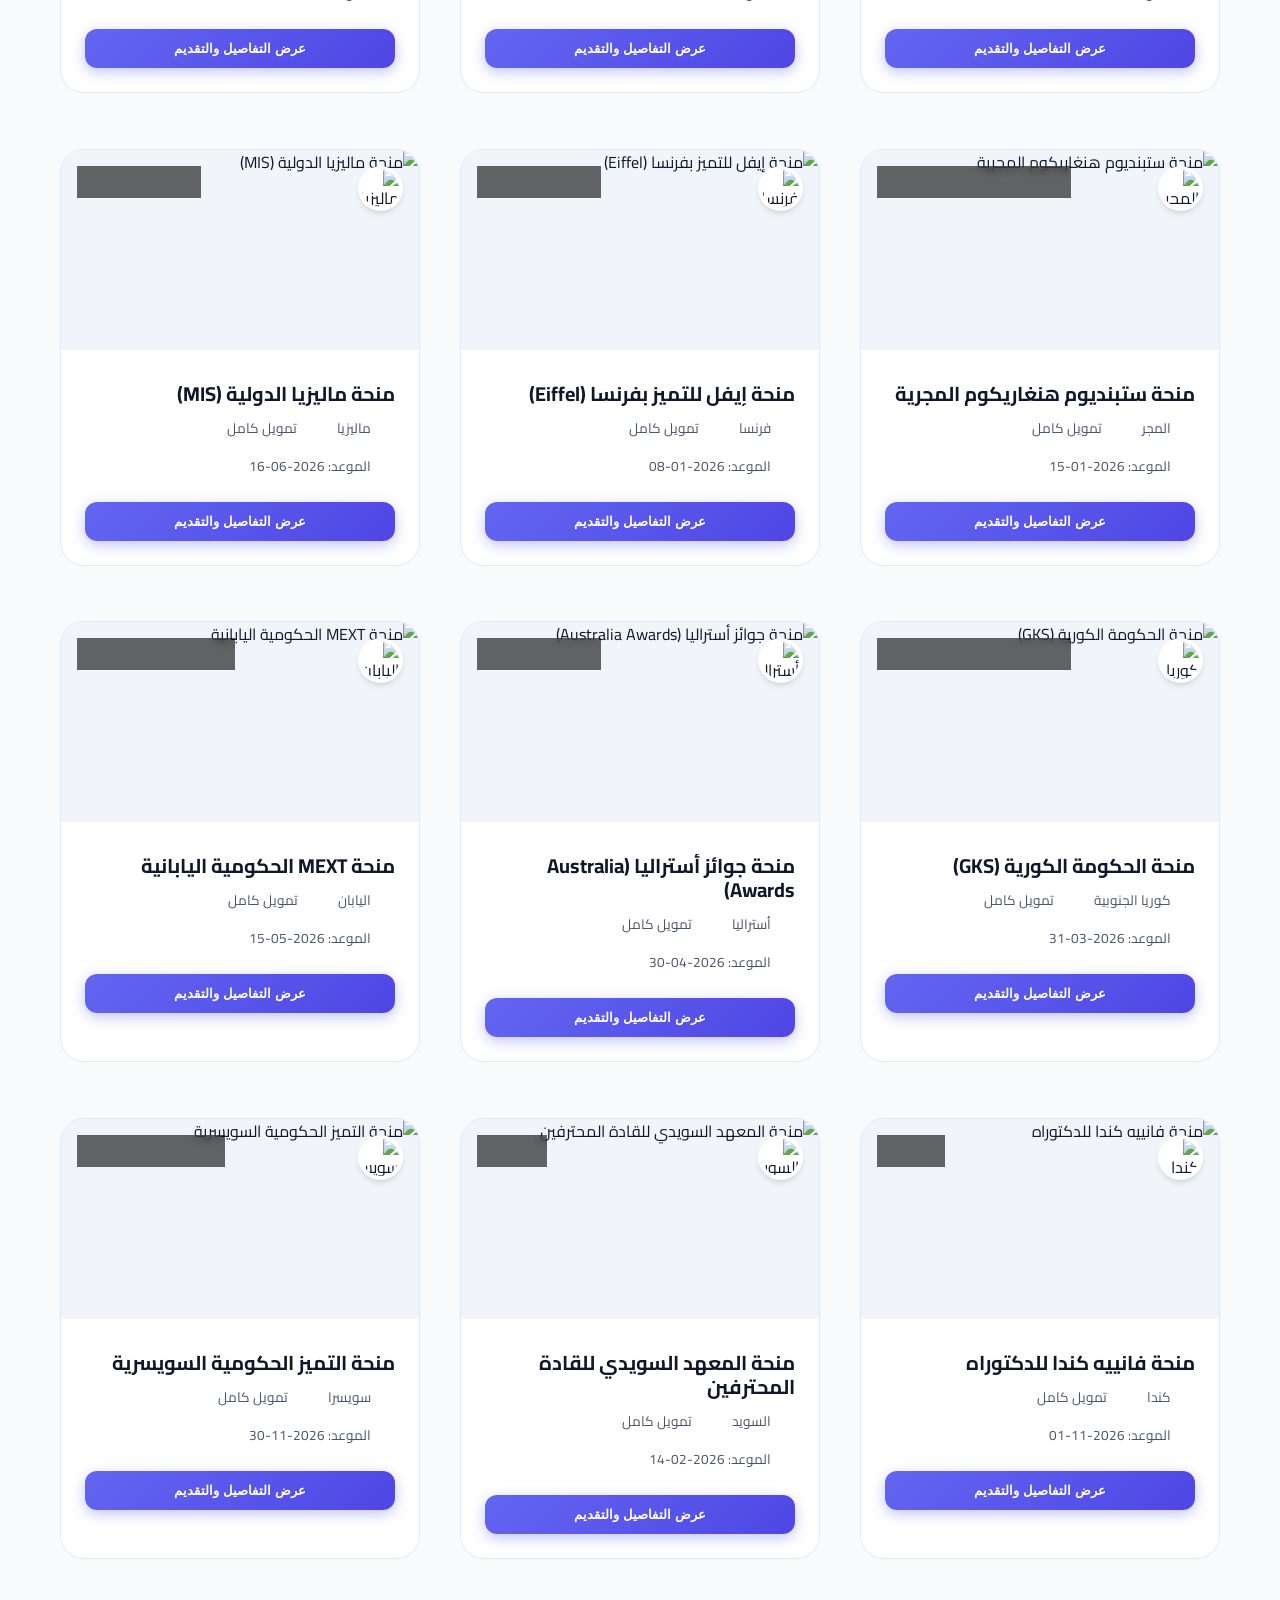
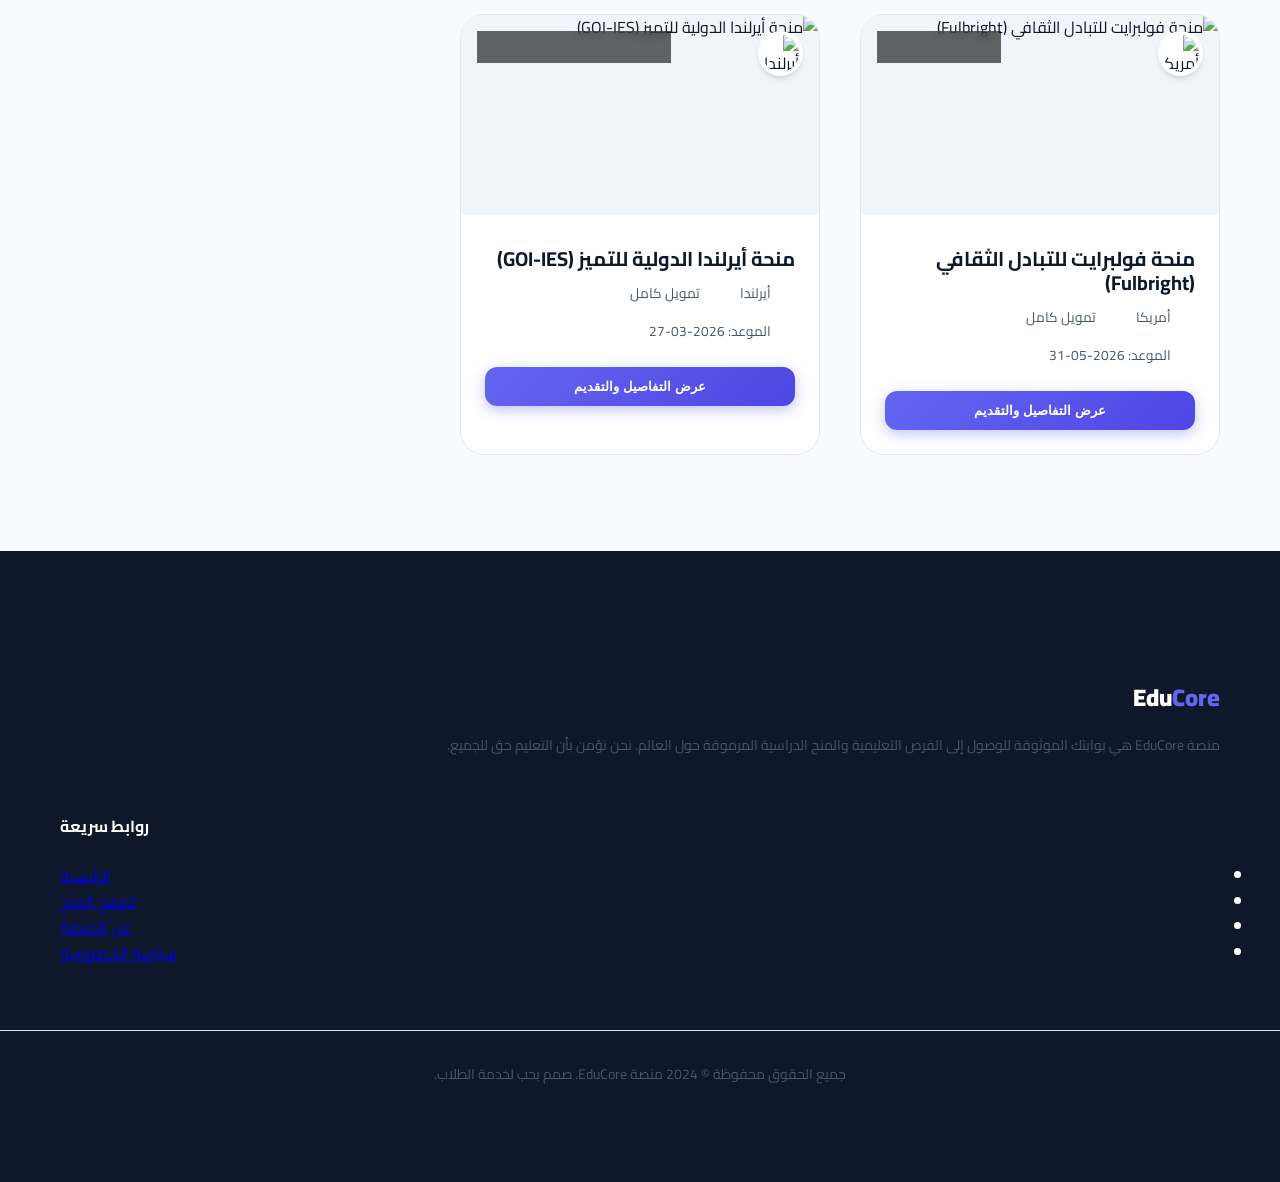
==== commit 0f6a20aa: "Add files via upload" ====
--- a/index.html
+++ b/index.html
@@ -22,7 +22,7 @@
 
     <!-- Header / Navbar -->
     <header class="glass-header">
-        <div class="container flex-between">
+        <div class="container header-container">
             <div class="logo">
                 <h1 class="font-black text-2xl">Edu<span class="text-primary">Core</span></h1>
             </div>
@@ -116,7 +116,7 @@
 
         <!-- Stats Section -->
         <section class="stats-section bg-gradient-soft">
-            <div class="container flex-around py-12">
+            <div class="container grid-3 py-12">
                 <div class="stat-item">
                     <h3 class="text-4xl font-bold">+100</h3>
                     <p class="text-muted">طالب مقبول</p>
--- a/style.css
+++ b/style.css
@@ -32,7 +32,7 @@
   --transition: all 0.3s cubic-bezier(0.4, 0, 0.2, 1);
 }
 
-/* Base Reset */
+/* Base Reset - Mobile First */
 * {
   margin: 0;
   padding: 0;
@@ -42,51 +42,97 @@
 
 body {
   font-family: 'Cairo', sans-serif;
+  margin: 0;
   background-color: var(--bg-body);
   color: var(--text-main);
   line-height: 1.6;
   overflow-x: hidden;
-}
-
-/* Layout Utilities */
+  /* منع التمرير الأفقي نهائياً */
+}
+
+img {
+  max-width: 100%;
+  height: auto;
+  display: block;
+}
+
+/* Layout Utilities - Mobile Default */
 .container {
-  max-width: 1280px;
+  width: 100%;
+  padding: 0 1.25rem;
+  /* مسافة مريحة على الجوال */
   margin: 0 auto;
-  padding: 0 2rem;
 }
 
 .flex {
   display: flex;
-}
-
+  flex-direction: column;
+  gap: 1rem;
+}
+
+/* افتراضي موبايل عمودي */
 .flex-between {
   display: flex;
-  justify-content: space-between;
-  align-items: center;
+  flex-direction: column;
+  gap: 1rem;
 }
 
 .flex-center {
   display: flex;
+  flex-direction: column;
+  align-items: center;
   justify-content: center;
-  align-items: center;
-}
-
-.flex-around {
-  display: flex;
-  justify-content: space-around;
-  align-items: center;
-}
-
-.grid-2 {
-  display: grid;
-  grid-template-columns: repeat(2, 1fr);
-  gap: 4rem;
-}
-
+  text-align: center;
+  gap: 1.5rem;
+}
+
+.grid-2,
+.grid-3,
 .grid-4 {
   display: grid;
-  grid-template-columns: repeat(4, 1fr);
+  grid-template-columns: 1fr;
+  /* عمود واحد للموبايل */
   gap: 2rem;
+}
+
+/* Breakpoints - التصاعد للشاشات الأكبر */
+@media (min-width: 768px) {
+  .container {
+    max-width: 720px;
+  }
+
+  .flex {
+    flex-direction: row;
+  }
+
+  .flex-between {
+    flex-direction: row;
+    justify-content: space-between;
+    align-items: center;
+  }
+
+  .flex-center {
+    flex-direction: row;
+    text-align: right;
+  }
+
+  .grid-2 {
+    grid-template-columns: repeat(2, 1fr);
+  }
+
+  .grid-4 {
+    grid-template-columns: repeat(2, 1fr);
+  }
+}
+
+@media (min-width: 1024px) {
+  .container {
+    max-width: 1200px;
+  }
+
+  .grid-4 {
+    grid-template-columns: repeat(4, 1fr);
+  }
 }
 
 .gap-2 {
@@ -109,7 +155,7 @@
   align-items: center;
 }
 
-/* Typography */
+/* Typography - Mobile First */
 .text-xs {
   font-size: 0.75rem;
 }
@@ -119,23 +165,56 @@
 }
 
 .text-lg {
-  font-size: 1.125rem;
+  font-size: 1.1rem;
 }
 
 .text-xl {
-  font-size: 1.25rem;
+  font-size: 1.2rem;
 }
 
 .text-2xl {
-  font-size: 1.5rem;
+  font-size: 1.4rem;
 }
 
 .text-4xl {
-  font-size: 2.25rem;
+  font-size: 1.8rem;
 }
 
 .text-6xl {
-  font-size: 3.75rem;
+  font-size: 2.2rem;
+  line-height: 1.2;
+}
+
+@media (min-width: 768px) {
+  .text-lg {
+    font-size: 1.125rem;
+  }
+
+  .text-xl {
+    font-size: 1.25rem;
+  }
+
+  .text-2xl {
+    font-size: 1.5rem;
+  }
+
+  .text-4xl {
+    font-size: 2rem;
+  }
+
+  .text-6xl {
+    font-size: 2.8rem;
+  }
+}
+
+@media (min-width: 1024px) {
+  .text-4xl {
+    font-size: 2.5rem;
+  }
+
+  .text-6xl {
+    font-size: 3.75rem;
+  }
 }
 
 .font-bold {
@@ -270,47 +349,94 @@
   left: 0;
   right: 0;
   z-index: 1000;
-  padding: 1.25rem 0;
+  padding: 0.75rem 0;
+  /* أصغر للموبايل */
   background: var(--bg-header);
   backdrop-filter: blur(10px);
   border-bottom: 1px solid var(--border);
   transition: var(--transition);
 }
 
+.header-container {
+  display: flex;
+  justify-content: space-between;
+  align-items: center;
+  width: 100%;
+}
+
 /* Header Scrolled Effect */
 .header-scrolled {
   padding: 0.75rem 0;
   box-shadow: var(--shadow-md);
 }
 
-/* Navigation */
+/* Navigation - Mobile First */
+.desktop-nav {
+  display: none;
+  /* مخفي افتراضياً للموبايل */
+  width: 100%;
+}
+
+.desktop-nav.mobile-active {
+  display: block;
+  position: absolute;
+  top: 100%;
+  left: 0;
+  right: 0;
+  background: white;
+  padding: 1.5rem;
+  border-bottom: 2px solid var(--primary);
+  box-shadow: var(--shadow-lg);
+  z-index: 1000;
+}
+
 .desktop-nav ul {
+  display: flex;
+  flex-direction: column;
+  gap: 1.5rem;
+  align-items: center;
   list-style: none;
 }
 
 .desktop-nav a {
   text-decoration: none;
   color: var(--text-main);
-  font-weight: 600;
-  position: relative;
-  padding: 0.5rem 0;
+  font-weight: 700;
+  font-size: 1.1rem;
   transition: var(--transition);
 }
 
-.desktop-nav a:hover,
 .desktop-nav a.active {
   color: var(--primary);
 }
 
-.desktop-nav a.active::after {
-  content: '';
-  position: absolute;
-  bottom: 0;
-  right: 0;
-  width: 100%;
-  height: 2px;
-  background: var(--primary);
-  border-radius: 2px;
+@media (min-width: 1024px) {
+  .desktop-nav {
+    display: block;
+    width: auto;
+  }
+
+  .desktop-nav ul {
+    flex-direction: row;
+    gap: 2rem;
+  }
+
+  .desktop-nav a {
+    font-size: 1rem;
+  }
+}
+
+.mobile-toggle {
+  display: flex;
+  align-items: center;
+  justify-content: center;
+  cursor: pointer;
+}
+
+@media (min-width: 1024px) {
+  .mobile-toggle {
+    display: none;
+  }
 }
 
 /* Buttons */
@@ -355,124 +481,98 @@
   font-size: 1.125rem;
 }
 
-/* Hero V2 */
+/* Hero V2 - Mobile First */
 .hero-v2 {
-  padding-top: 180px;
-  padding-bottom: 100px;
+  padding-top: 120px;
+  /* أصغر للموبايل */
+  padding-bottom: 60px;
   position: relative;
   overflow: hidden;
-}
-
-.hero-v2::before {
-  content: '';
-  position: absolute;
-  top: -10%;
-  left: -5%;
-  width: 400px;
-  height: 400px;
-  background: radial-gradient(circle, rgba(99, 102, 241, 0.1) 0%, transparent 70%);
-  z-index: -1;
-}
-
-.badge {
-  background: rgba(99, 102, 241, 0.1);
-  color: var(--primary);
-  padding: 0.5rem 1rem;
-  border-radius: 2rem;
-  display: inline-block;
-  font-weight: 700;
-  font-size: 0.875rem;
-  margin-bottom: 1.5rem;
-}
-
+  text-align: center;
+  /* سنتر للموبايل */
+}
+
+.hero-text {
+  display: flex;
+  flex-direction: column;
+  align-items: center;
+}
+
+.hero-cta {
+  width: 100%;
+  justify-content: center;
+}
+
+@media (min-width: 1024px) {
+  .hero-v2 {
+    padding-top: 180px;
+    padding-bottom: 100px;
+    text-align: right;
+  }
+
+  .hero-text {
+    align-items: flex-start;
+  }
+
+  .hero-cta {
+    width: auto;
+    justify-content: flex-start;
+  }
+}
+
+/* Layout: Visual Elements */
 .main-visual-card {
-  position: relative;
-  border-radius: 1.5rem;
-  overflow: visible;
-}
-
-.main-visual-card img {
+  max-width: 400px;
+  margin: 0 auto;
+}
+
+.floating-badge {
+  padding: 0.75rem 1rem;
+  font-size: 0.8rem;
+  white-space: nowrap;
+}
+
+@media (max-width: 480px) {
+  .floating-badge {
+    position: static;
+    margin: 10px auto;
+    width: fit-content;
+  }
+}
+
+/* Filters Panel - Mobile First */
+.filter-panel {
+  display: flex;
+  flex-direction: column;
+  gap: 1rem;
+  padding: 1rem;
+  border: 1px solid var(--border);
+  box-shadow: var(--shadow-md);
+  background: white;
+  border-radius: 1rem;
+}
+
+@media (min-width: 1024px) {
+  .filter-panel {
+    flex-direction: row;
+    padding: 1.5rem;
+    border-radius: 1.5rem;
+  }
+}
+
+.input-icon,
+.select-icon {
   width: 100%;
-  height: auto;
-  object-fit: cover;
-  box-shadow: var(--shadow-premium);
-}
-
-.floating-badge {
-  position: absolute;
-  padding: 1rem 1.5rem;
-  border-radius: 1rem;
-  display: flex;
-  align-items: center;
-  gap: 0.75rem;
-  font-weight: 700;
-  box-shadow: var(--shadow-lg);
-}
-
-.floating-badge i {
-  width: 20px;
-  height: 20px;
-}
-
-.top-right {
-  top: 10%;
-  right: -5%;
-}
-
-.bottom-left {
-  bottom: 10%;
-  left: -5%;
-}
-
-/* Filters Panel */
-.filter-panel {
-  border: 1px solid var(--border);
-  box-shadow: var(--shadow-lg);
-}
-
-.input-icon {
-  position: relative;
-  width: 100%;
-}
-
-.input-icon i {
-  position: absolute;
-  right: 1rem;
-  top: 50%;
-  transform: translateY(-50%);
-  color: var(--text-faint);
-  width: 20px;
-}
-
-.input-icon input {
-  width: 100%;
-  padding: 0.875rem 3rem 0.875rem 1rem;
-  border: 1px solid var(--border);
-  border-radius: 0.75rem;
-  font-family: inherit;
-  font-size: 0.95rem;
-  outline: none;
-  transition: var(--transition);
-}
-
-.input-icon input:focus {
-  border-color: var(--primary);
-  box-shadow: 0 0 0 4px rgba(99, 102, 241, 0.1);
-}
-
-.select-icon {
-  position: relative;
-  min-width: 160px;
-}
-
-.select-icon i {
-  position: absolute;
-  right: 1rem;
-  top: 50%;
-  transform: translateY(-50%);
-  color: var(--text-faint);
-  width: 18px;
-  pointer-events: none;
+}
+
+@media (min-width: 1024px) {
+  .search-wrap {
+    flex: 1;
+  }
+
+  .select-icon {
+    width: 200px;
+  }
 }
 
 .select-icon select {
@@ -487,11 +587,26 @@
   outline: none;
 }
 
-/* Grid */
+/* Grid - Mobile First */
 .scholarships-grid {
   display: grid;
-  grid-template-columns: repeat(auto-fill, minmax(320px, 1fr));
-  gap: 2.5rem;
+  grid-template-columns: 1fr;
+  /* عمود واحد افتراضي للموبايل */
+  gap: 1.5rem;
+}
+
+@media (min-width: 768px) {
+  .scholarships-grid {
+    grid-template-columns: repeat(2, 1fr);
+    gap: 2rem;
+  }
+}
+
+@media (min-width: 1200px) {
+  .scholarships-grid {
+    grid-template-columns: repeat(3, 1fr);
+    gap: 2.5rem;
+  }
 }
 
 .scholarship-card {
@@ -712,81 +827,38 @@
   animation: zoomIn 0.4s ease-out forwards;
 }
 
-/* Responsive Adjustments & Touch Optimizations */
-@media (max-width: 1024px) {
-  .container {
-    padding: 0 1.5rem;
-  }
-
-  .grid-2 {
-    grid-template-columns: 1fr;
-    gap: 3rem;
-  }
-
-  .hero-v2 {
-    padding-top: 140px;
-    padding-bottom: 60px;
-    text-align: center;
-  }
-
-  .hero-text {
-    display: flex;
-    flex-direction: column;
-    align-items: center;
-  }
-
-  .hero-cta {
-    justify-content: center;
-  }
-
-  .text-6xl {
-    font-size: 3rem;
-  }
-
-  .hero-visual {
-    order: -1;
-    max-width: 600px;
-    margin: 0 auto;
-  }
-
-  .grid-4 {
-    grid-template-columns: repeat(2, 1fr);
-  }
-}
-
-@media (max-width: 768px) {
-  .desktop-nav {
-    display: none;
-  }
-
-  /* Navigation is hidden on mobile unless toggled */
-  .grid-4 {
-    grid-template-columns: 1fr;
-  }
-
-  .scholarships-grid {
-    grid-template-columns: 1fr;
-  }
-
-  .text-6xl {
-    font-size: 2.5rem;
-  }
-
-  .btn-xl {
-    padding: 1rem 2rem;
-    font-size: 1rem;
-  }
-
+/* Performance & Touch */
+html {
+  scroll-behavior: smooth;
+}
+
+.glass-header {
+  backdrop-filter: blur(8px);
+  -webkit-backdrop-filter: blur(8px);
+}
+
+* {
+  -webkit-tap-highlight-color: transparent;
+}
+
+/* Footer - Mobile First */
+.modern-footer {
+  padding: 4rem 0;
+  background: #0f172a;
+  color: white;
+}
+
+.footer-grid {
+  display: grid;
+  grid-template-columns: 1fr;
+  gap: 3rem;
+  text-align: center;
+}
+
+@media (min-width: 768px) {
   .footer-grid {
-    grid-template-columns: 1fr;
-    text-align: center;
-    gap: 2rem;
-  }
-
-  .footer-links ul {
-    align-items: center;
-    display: flex;
-    flex-direction: column;
+    grid-template-columns: repeat(3, 1fr);
+    text-align: right;
   }
 }
 
@@ -795,11 +867,6 @@
   scroll-behavior: smooth;
 }
 
-img {
-  max-width: 100%;
-  height: auto;
-  display: block;
-}
 
 /* Fixed Header Blur for better performance on mobile */
 .glass-header {
@@ -817,40 +884,16 @@
   margin-bottom: 1rem;
 }
 
-/* Mobile Menu Active State */
-@media (max-width: 768px) {
-  .desktop-nav.mobile-active {
-    display: block;
-    position: absolute;
-    top: 100%;
-    left: 0;
-    right: 0;
-    background: white;
-    padding: 1.5rem;
-    border-bottom: 2px solid var(--primary);
-    box-shadow: var(--shadow-lg);
-    z-index: 1000;
-  }
-
-  .desktop-nav.mobile-active ul {
-    flex-direction: column;
-    gap: 1.5rem;
-    align-items: center;
-  }
-
+.desktop-only {
+  display: none;
+}
+
+@media (min-width: 1024px) {
   .desktop-only {
-    display: none;
+    display: inline-block;
   }
 }
 
 .mobile-toggle {
   display: none;
-}
-
-@media (max-width: 768px) {
-  .mobile-toggle {
-    display: flex;
-    align-items: center;
-    justify-content: center;
-  }
 }
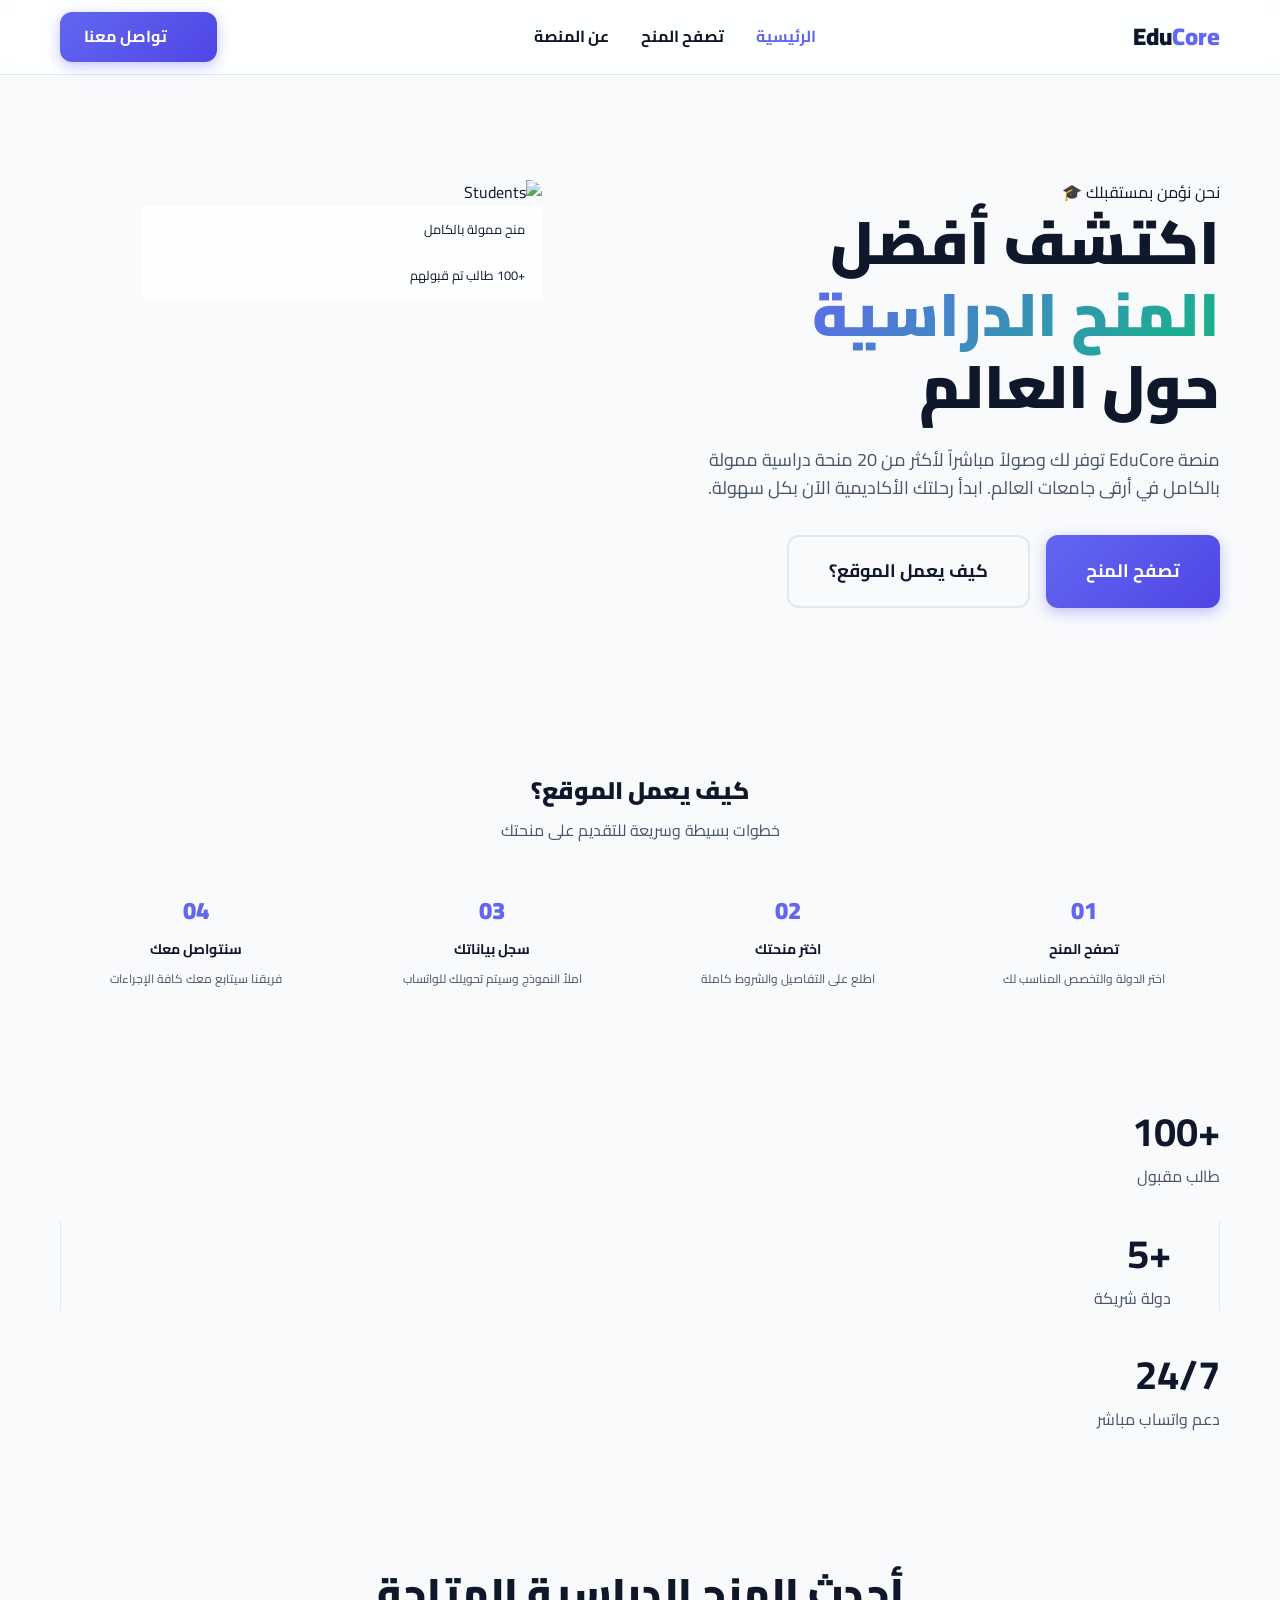
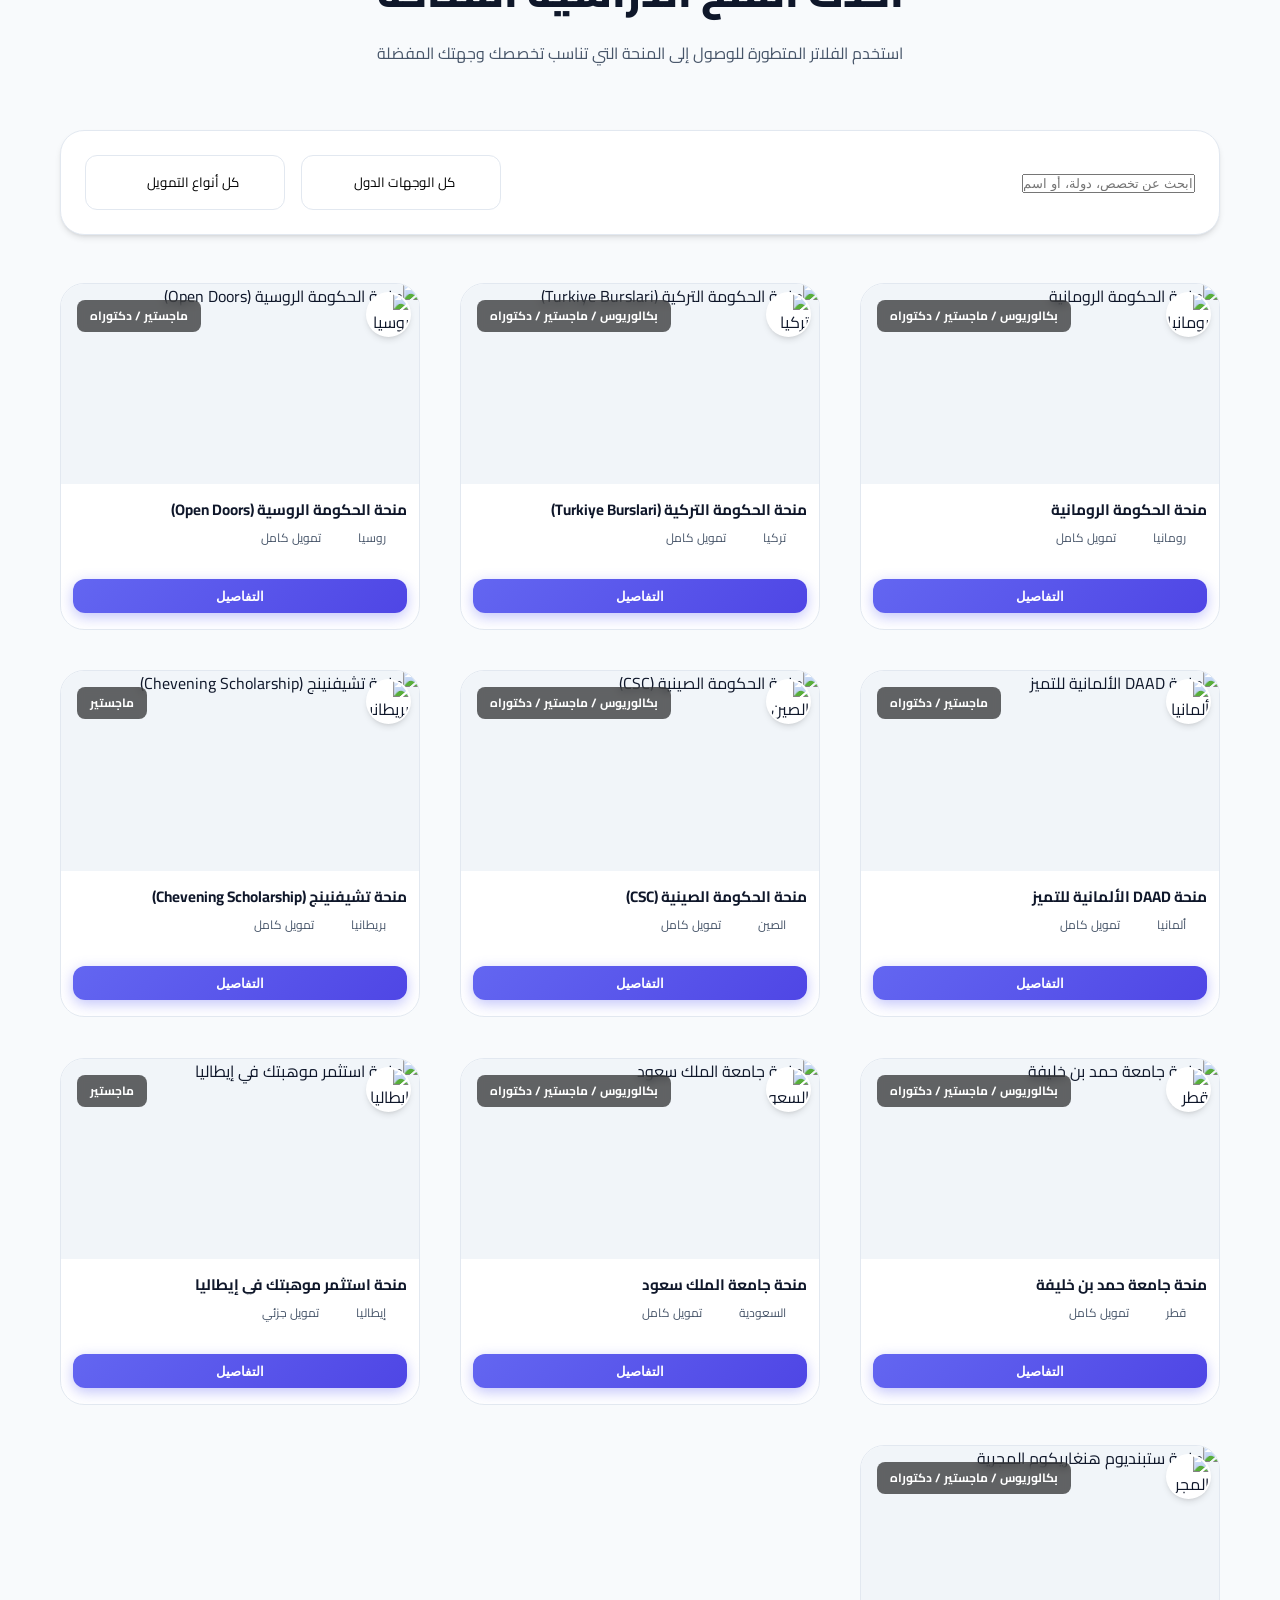
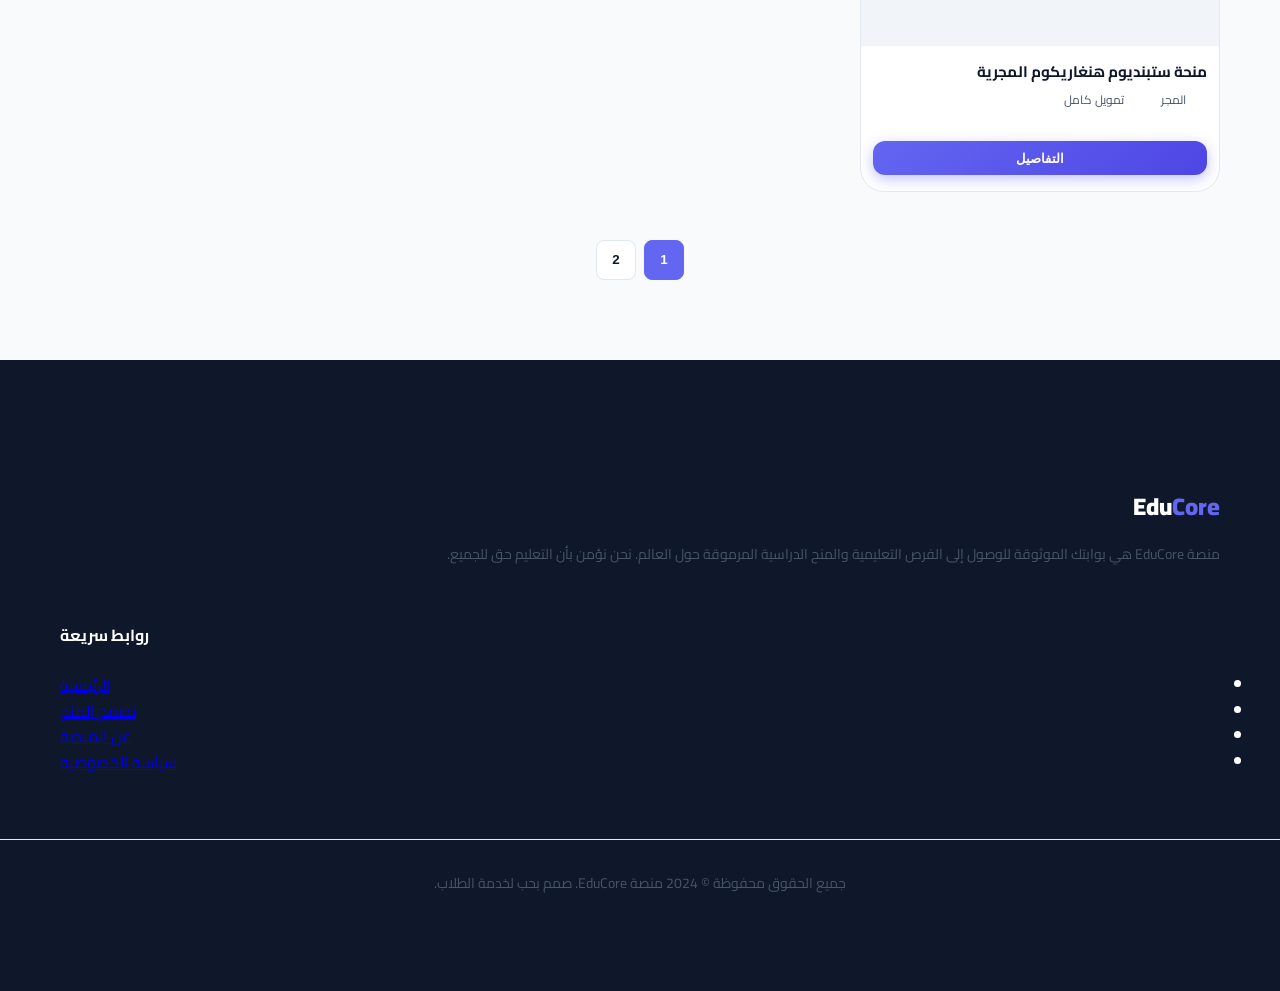
==== commit 4afd8730: "Add files via upload" ====
--- a/index.html
+++ b/index.html
@@ -31,6 +31,8 @@
                     <li><a href="index.html" class="active">الرئيسية</a></li>
                     <li><a href="#scholarships">تصفح المنح</a></li>
                     <li><a href="about.html">عن المنصة</a></li>
+                    <li class="mobile-only"><a href="https://wa.me/201124908798" target="_blank"
+                            class="text-primary">تواصل معنا (واتساب)</a></li>
                 </ul>
             </nav>
             <div class="nav-actions flex items-center gap-4">
@@ -178,6 +180,11 @@
                     <!-- Dynamic Items from main.js -->
                 </div>
 
+                <!-- Pagination System -->
+                <div id="paginationContainer" class="pagination-container">
+                    <!-- Pagination buttons will be injected here -->
+                </div>
+
             </div>
         </section>
     </main>
--- a/style.css
+++ b/style.css
@@ -587,12 +587,13 @@
   outline: none;
 }
 
-/* Grid - Mobile First */
+/* Grid - Mobile First (Updated to 2 Columns for Mobile) */
 .scholarships-grid {
   display: grid;
-  grid-template-columns: 1fr;
-  /* عمود واحد افتراضي للموبايل */
-  gap: 1.5rem;
+  grid-template-columns: repeat(2, 1fr);
+  /* عمودين للموبايل */
+  gap: 0.75rem;
+  /* مسافة أصغر للعمودين */
 }
 
 @media (min-width: 768px) {
@@ -624,9 +625,16 @@
 }
 
 .card-header {
-  height: 200px;
+  height: 120px;
+  /* ارتفاع أقل للموبايل */
   position: relative;
   overflow: hidden;
+}
+
+@media (min-width: 768px) {
+  .card-header {
+    height: 200px;
+  }
 }
 
 .card-header img {
@@ -655,18 +663,26 @@
 
 .country-flag {
   position: absolute;
-  top: 1rem;
-  right: 1rem;
-  width: 45px;
-  height: 45px;
+  top: 0.5rem;
+  right: 0.5rem;
+  width: 30px;
+  /* أصغر للموبايل */
+  height: 30px;
   background: white;
   border-radius: 50%;
-  padding: 4px;
+  padding: 2px;
   box-shadow: var(--shadow-md);
   display: flex;
   align-items: center;
   justify-content: center;
   z-index: 2;
+}
+
+@media (min-width: 768px) {
+  .country-flag {
+    width: 45px;
+    height: 45px;
+  }
 }
 
 .country-flag img {
@@ -677,12 +693,15 @@
 }
 
 .card-body {
-  padding: 2rem 1.5rem 1.5rem;
+  padding: 1rem 0.75rem;
+  /* تقليل البادينج للعمودين */
 }
 
 .card-body h3 {
-  margin-bottom: 0.75rem;
-  font-size: 1.25rem;
+  margin-bottom: 0.5rem;
+  font-size: 0.95rem;
+  /* خط أصغر ليناسب العمودين */
+  line-height: 1.3;
 }
 
 .card-info {
@@ -695,9 +714,10 @@
 .info-item {
   display: flex;
   align-items: center;
-  gap: 0.5rem;
+  gap: 0.3rem;
   color: var(--text-muted);
-  font-size: 0.85rem;
+  font-size: 0.75rem;
+  /* أصغر للعمودين */
 }
 
 .info-item i {
@@ -705,15 +725,28 @@
   height: 16px;
 }
 
-/* Pagination Buttons */
+/* Pagination Container (Modified for 1, 2, 3...) */
+.pagination-container {
+  display: flex;
+  justify-content: center;
+  gap: 0.5rem;
+  margin-top: 3rem;
+  flex-wrap: wrap;
+}
+
 .btn-page {
-  width: 45px;
-  height: 45px;
-  border-radius: 50%;
+  min-width: 40px;
+  height: 40px;
+  border-radius: 8px;
   border: 1px solid var(--border);
+  background: white;
+  color: var(--text-main);
   font-weight: 700;
   cursor: pointer;
   transition: var(--transition);
+  display: flex;
+  align-items: center;
+  justify-content: center;
 }
 
 .btn-page:hover,
@@ -721,6 +754,20 @@
   background: var(--primary);
   color: white;
   border-color: var(--primary);
+}
+
+/* Details Page Grid */
+.grid-details {
+  display: grid;
+  grid-template-columns: 1fr;
+  gap: 2rem;
+}
+
+@media (min-width: 1024px) {
+  .grid-details {
+    grid-template-columns: 2fr 1fr;
+    gap: 3rem;
+  }
 }
 
 /* Modal System */
@@ -758,7 +805,7 @@
   border-radius: 2rem;
   overflow-y: auto;
   position: relative;
-  background: rgba(255, 255, 255, 0.9);
+  background: white;
 }
 
 .btn-close {
@@ -862,28 +909,6 @@
   }
 }
 
-/* Smooth Scrolling & Performance */
-html {
-  scroll-behavior: smooth;
-}
-
-
-/* Fixed Header Blur for better performance on mobile */
-.glass-header {
-  backdrop-filter: blur(8px);
-  -webkit-backdrop-filter: blur(8px);
-}
-
-/* Tap Highlight Removal for Mobile */
-* {
-  -webkit-tap-highlight-color: transparent;
-}
-
-/* Better Card Spacing on Mobile */
-.scholarship-card {
-  margin-bottom: 1rem;
-}
-
 .desktop-only {
   display: none;
 }
@@ -896,4 +921,12 @@
 
 .mobile-toggle {
   display: none;
+}
+
+@media (max-width: 1023px) {
+  .mobile-toggle {
+    display: flex;
+    align-items: center;
+    justify-content: center;
+  }
 }
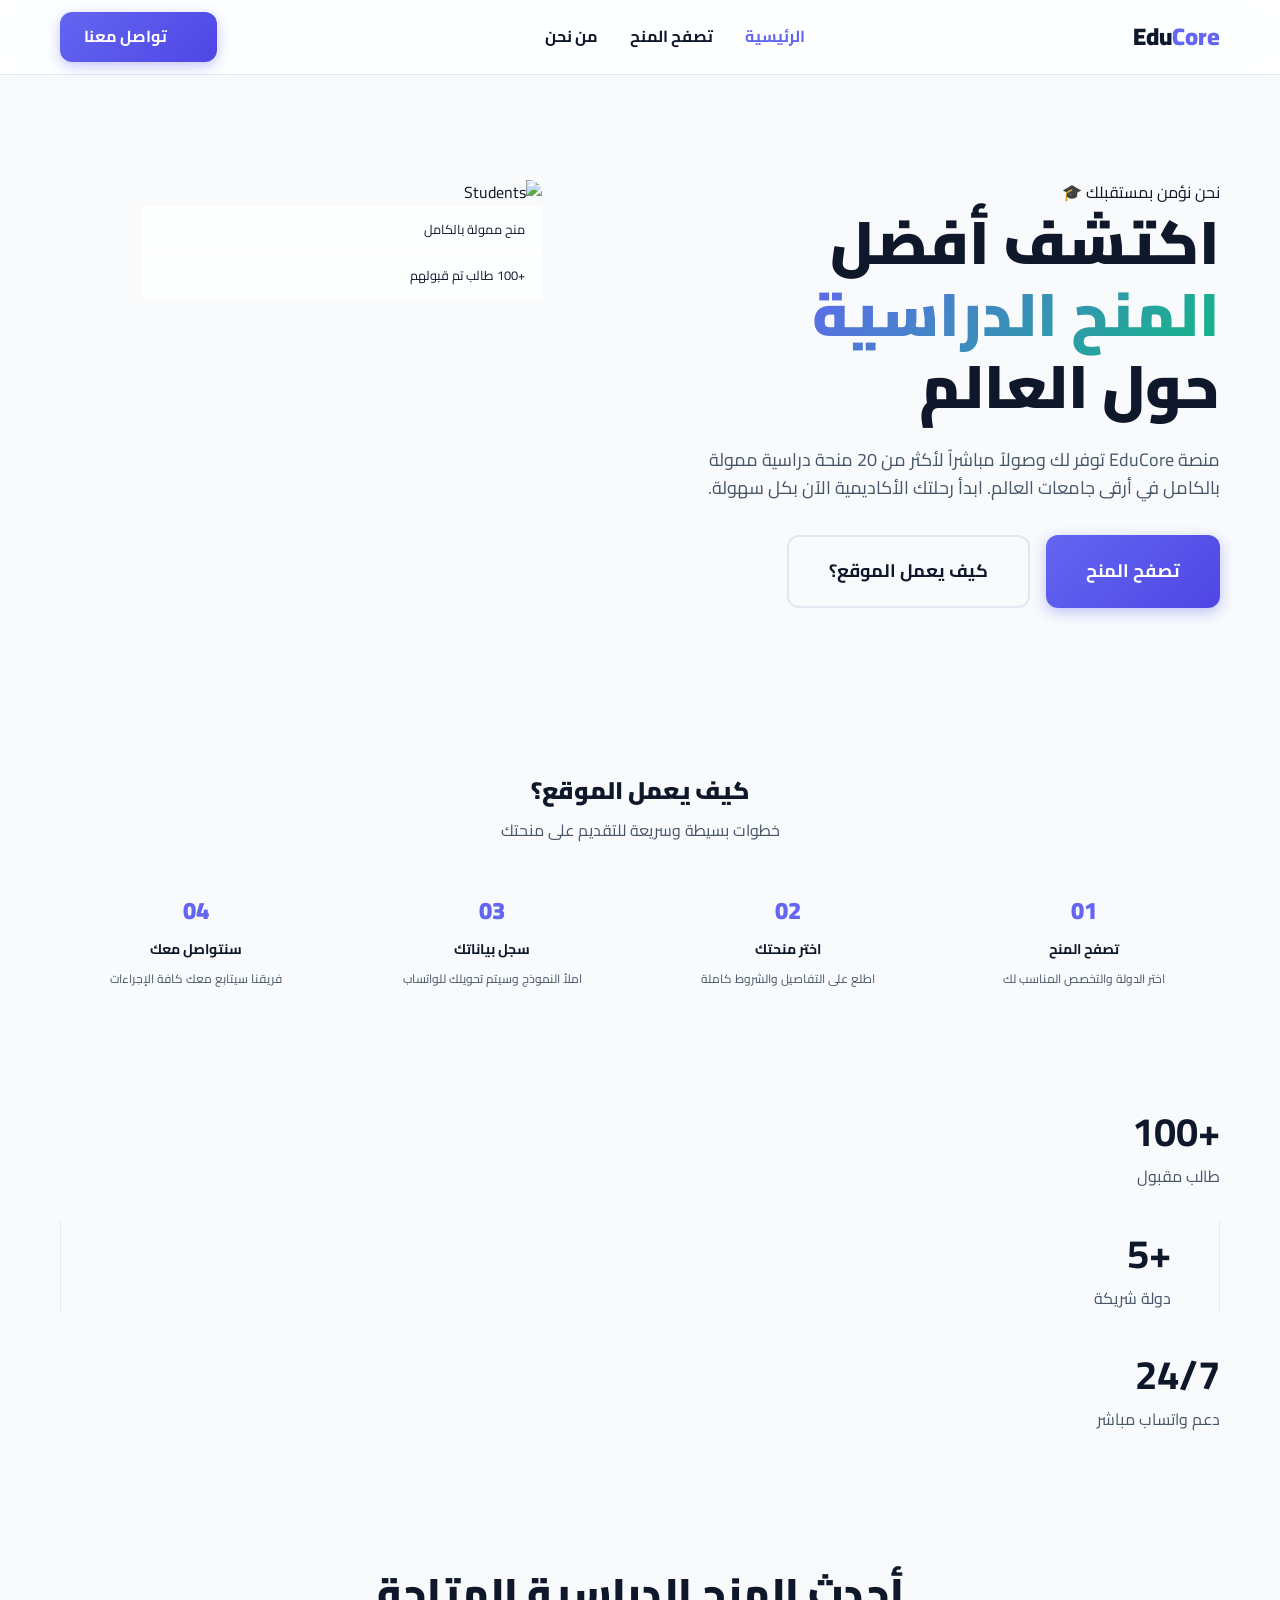
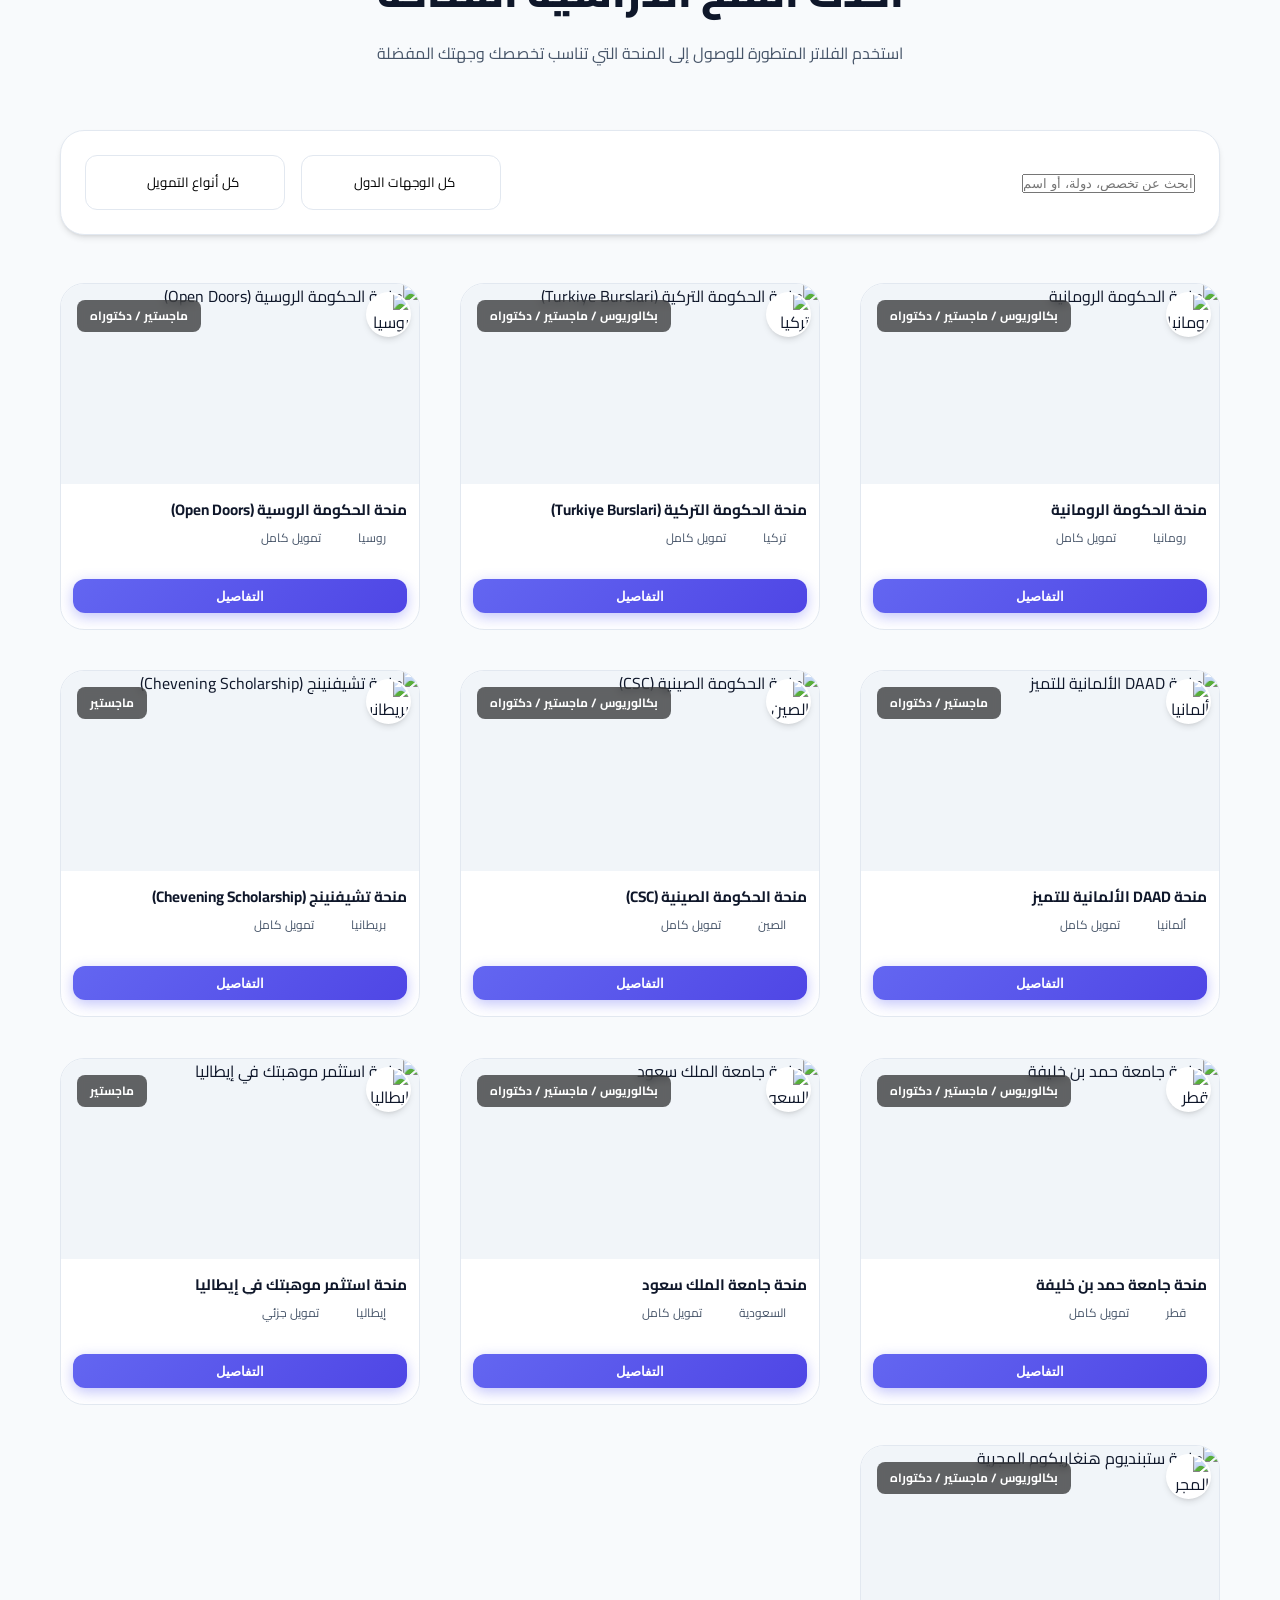
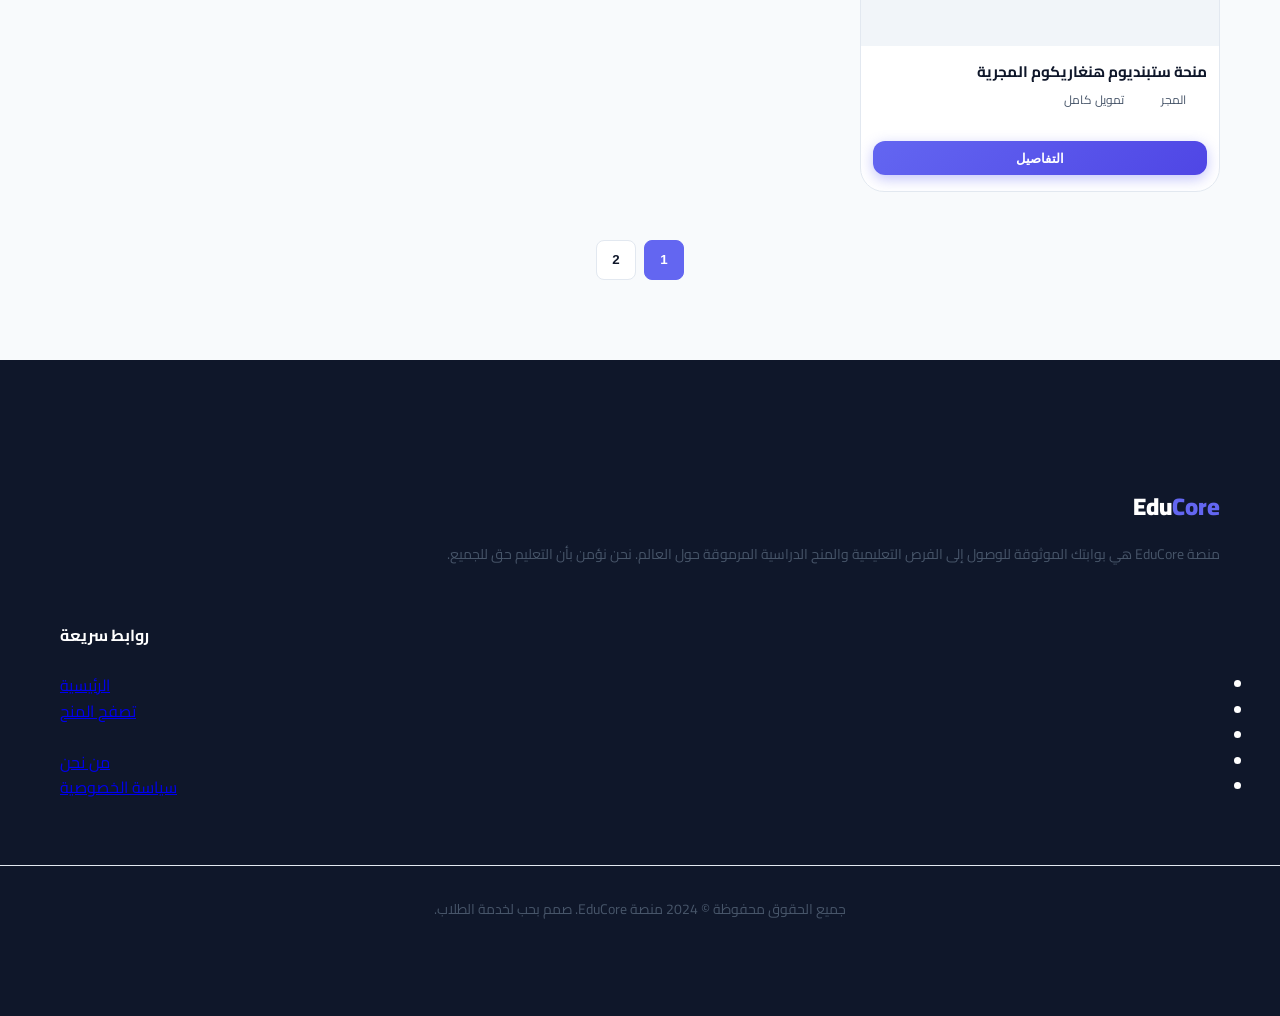
==== commit da710fe1: "Add files via upload" ====
--- a/index.html
+++ b/index.html
@@ -30,7 +30,7 @@
                 <ul class="flex gap-8">
                     <li><a href="index.html" class="active">الرئيسية</a></li>
                     <li><a href="#scholarships">تصفح المنح</a></li>
-                    <li><a href="about.html">عن المنصة</a></li>
+                    <li><a href="about.html">من نحن</a></li>
                     <li class="mobile-only"><a href="https://wa.me/201124908798" target="_blank"
                             class="text-primary">تواصل معنا (واتساب)</a></li>
                 </ul>
@@ -209,7 +209,8 @@
                 <ul class="space-y-3">
                     <li><a href="index.html">الرئيسية</a></li>
                     <li><a href="#scholarships">تصفح المنح</a></li>
-                    <li><a href="about.html">عن المنصة</a></li>
+                    <li>
+                    <li><a href="about.html">من نحن</a></li>
                     <li><a href="privacy.html">سياسة الخصوصية</a></li>
                 </ul>
             </div>
--- a/style.css
+++ b/style.css
@@ -173,17 +173,19 @@
 }
 
 .text-2xl {
-  font-size: 1.4rem;
+  font-size: 1.25rem;
 }
 
 .text-4xl {
-  font-size: 1.8rem;
+  font-size: 1.5rem;
 }
 
 .text-6xl {
-  font-size: 2.2rem;
+  font-size: 1.75rem;
   line-height: 1.2;
 }
+
+/* أصغر للموبايل لتجنب تداخل النصوص */
 
 @media (min-width: 768px) {
   .text-lg {
@@ -483,9 +485,9 @@
 
 /* Hero V2 - Mobile First */
 .hero-v2 {
-  padding-top: 120px;
-  /* أصغر للموبايل */
-  padding-bottom: 60px;
+  padding-top: 100px;
+  /* تقليل المسافة العلوية لتبدأ الصفحة مبكراً */
+  padding-bottom: 40px;
   position: relative;
   overflow: hidden;
   text-align: center;
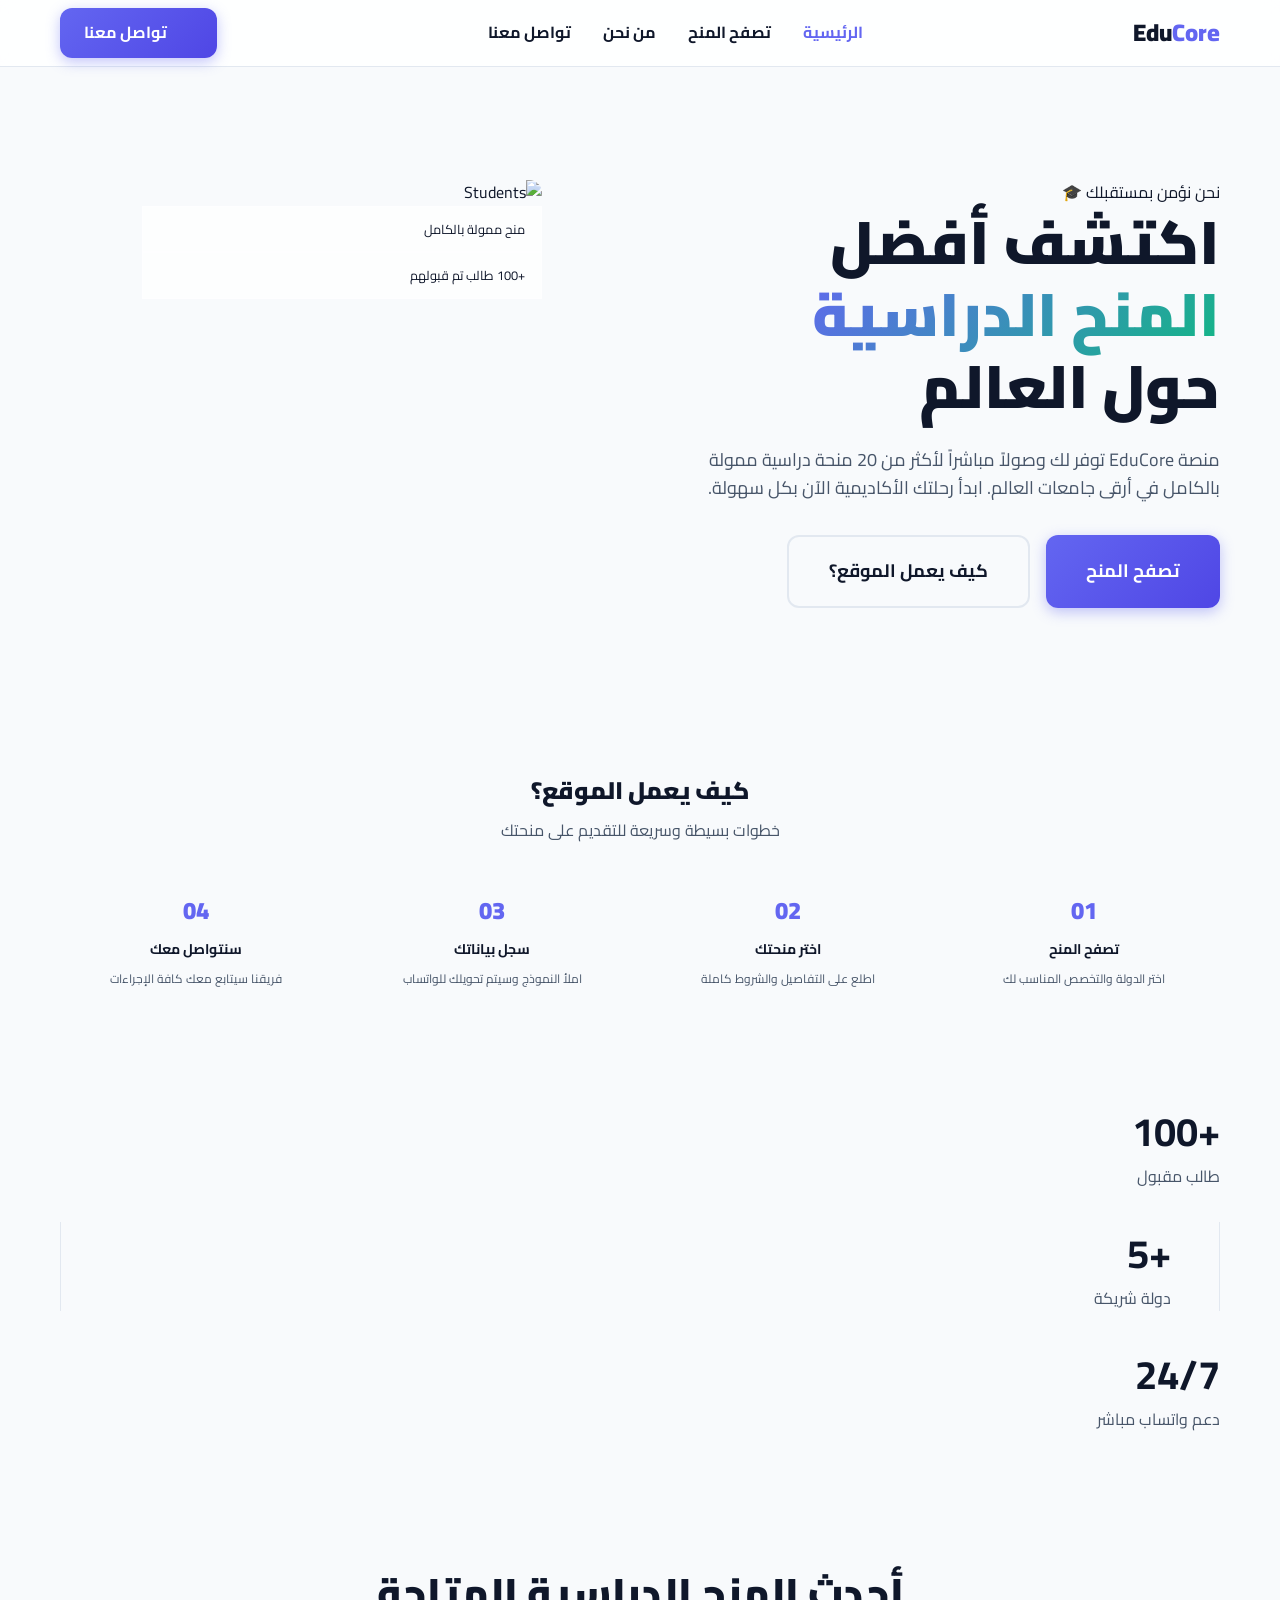
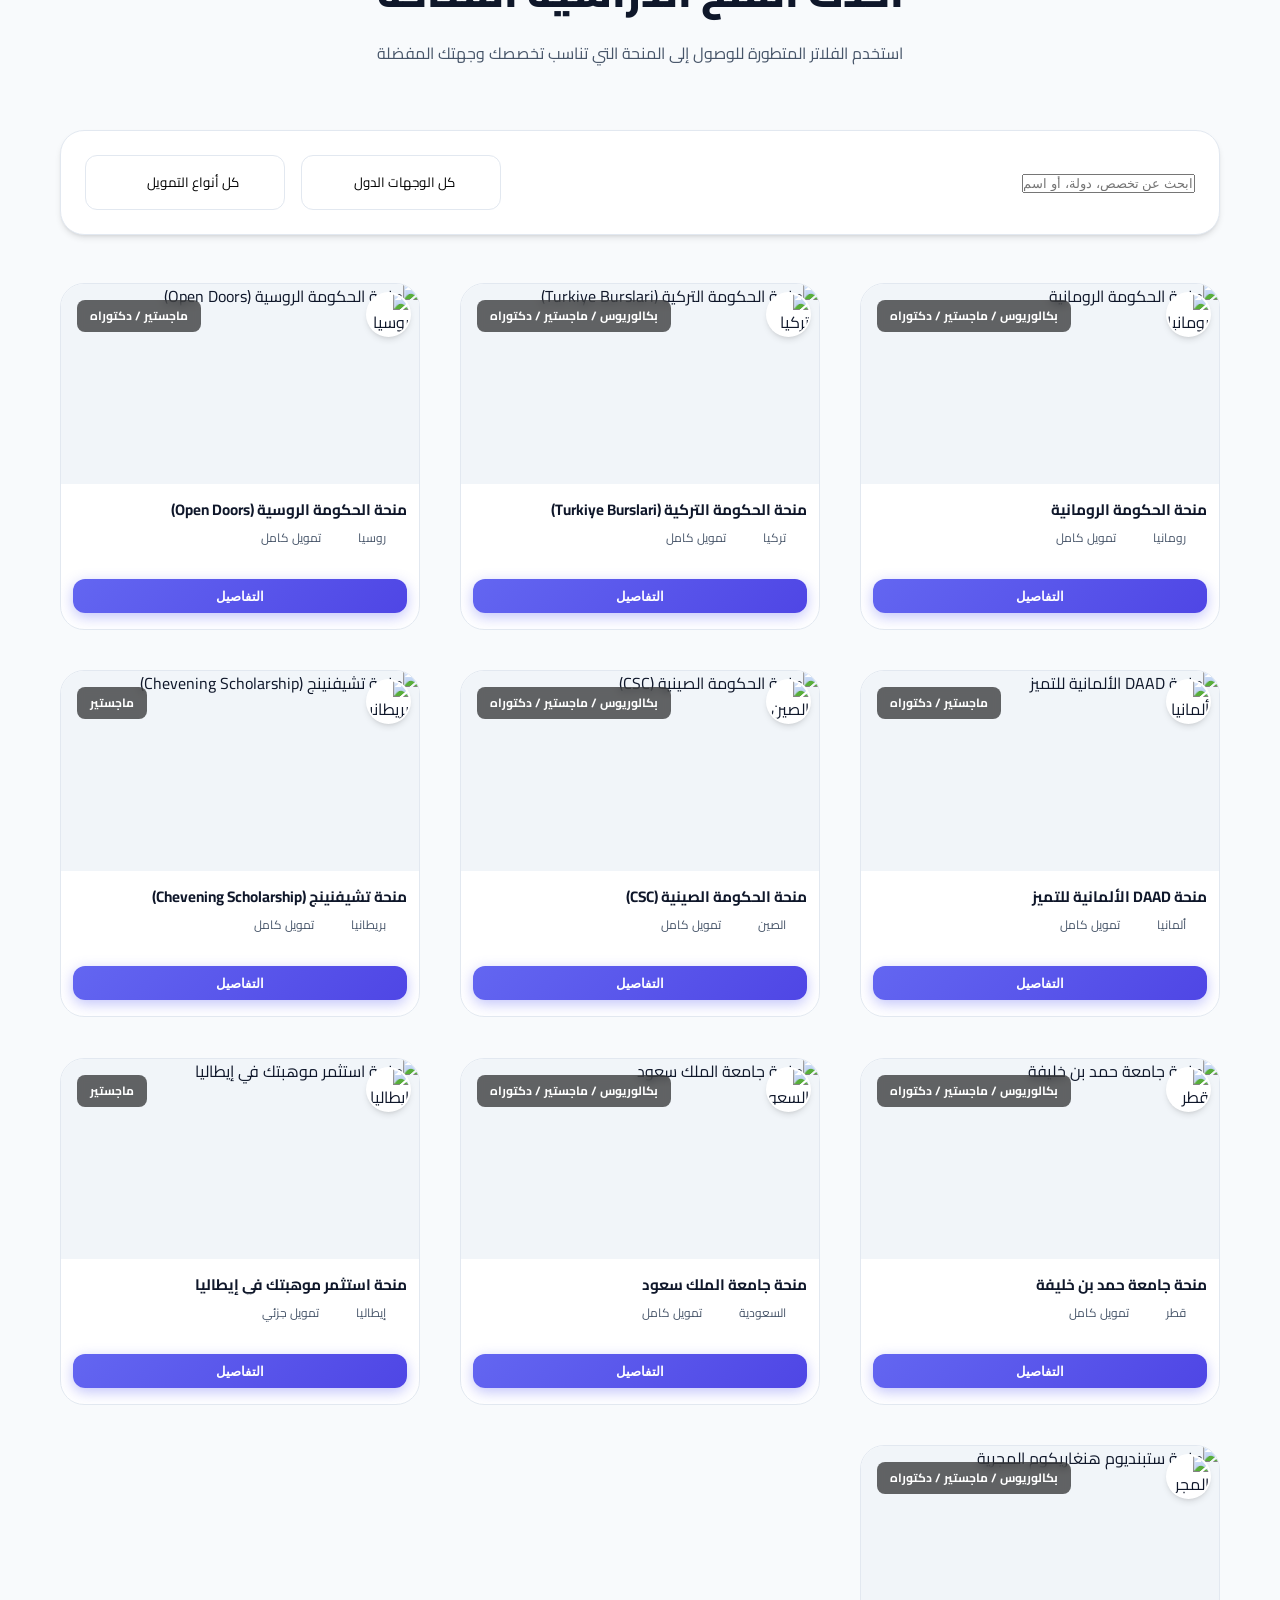
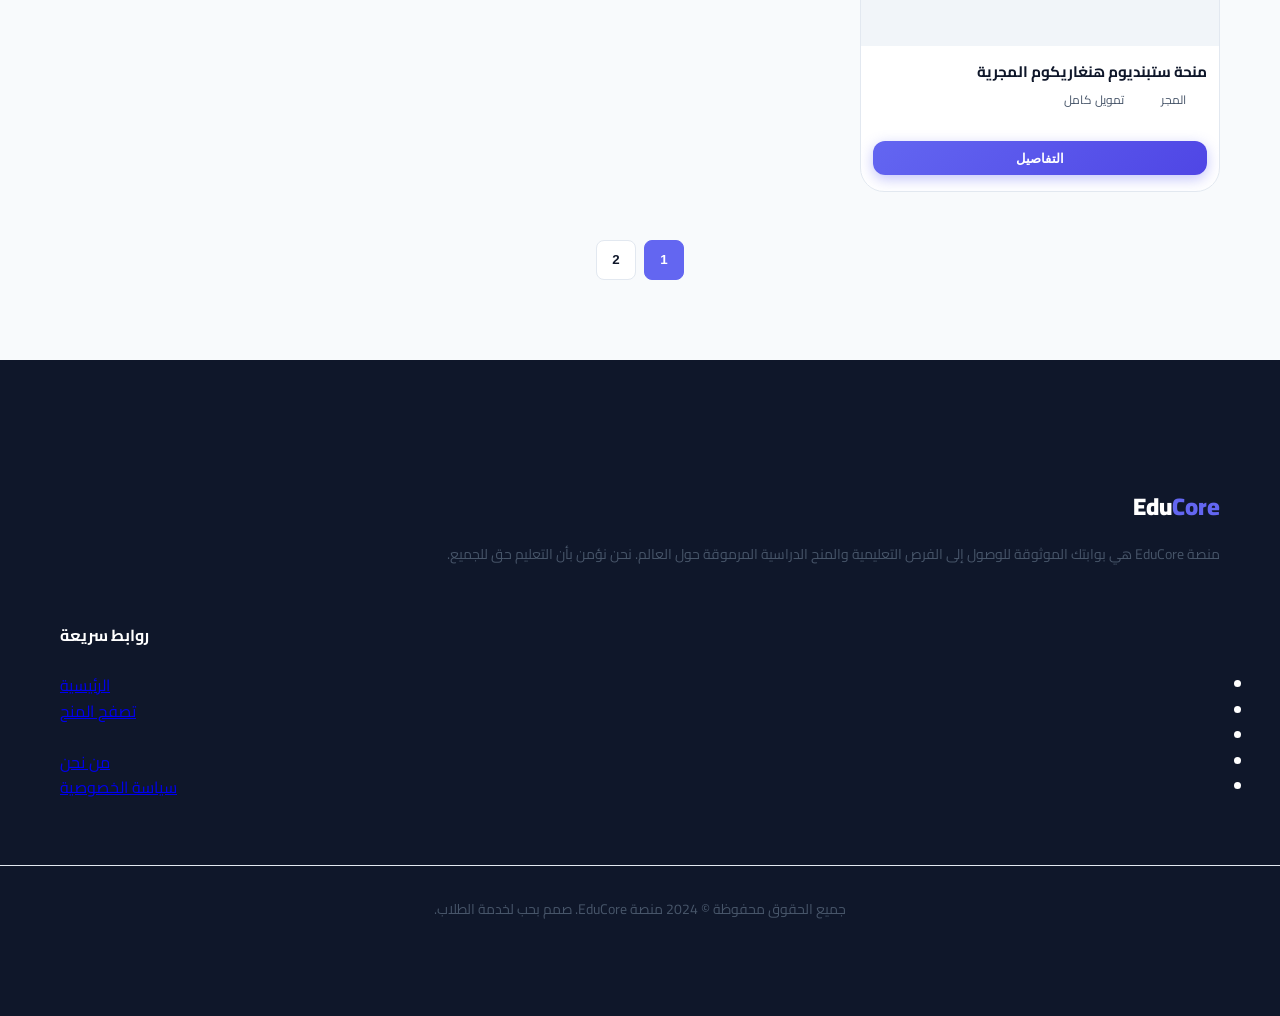
==== commit ee54c847: "Add files via upload" ====
--- a/index.html
+++ b/index.html
@@ -27,12 +27,12 @@
                 <h1 class="font-black text-2xl">Edu<span class="text-primary">Core</span></h1>
             </div>
             <nav class="desktop-nav">
-                <ul class="flex gap-8">
+                <ul class="flex-col md:flex-row gap-6 md:gap-8">
                     <li><a href="index.html" class="active">الرئيسية</a></li>
-                    <li><a href="#scholarships">تصفح المنح</a></li>
+                    <li><a href="index.html#scholarships">تصفح المنح</a></li>
                     <li><a href="about.html">من نحن</a></li>
-                    <li class="mobile-only"><a href="https://wa.me/201124908798" target="_blank"
-                            class="text-primary">تواصل معنا (واتساب)</a></li>
+                    <li><a href="https://wa.me/201124908798" target="_blank" class="text-primary font-bold">تواصل
+                            معنا</a></li>
                 </ul>
             </nav>
             <div class="nav-actions flex items-center gap-4">
--- a/style.css
+++ b/style.css
@@ -173,16 +173,16 @@
 }
 
 .text-2xl {
-  font-size: 1.25rem;
+  font-size: 1.15rem;
 }
 
 .text-4xl {
-  font-size: 1.5rem;
+  font-size: 1.35rem;
 }
 
 .text-6xl {
-  font-size: 1.75rem;
-  line-height: 1.2;
+  font-size: 1.55rem;
+  line-height: 1.1;
 }
 
 /* أصغر للموبايل لتجنب تداخل النصوص */
@@ -351,10 +351,11 @@
   left: 0;
   right: 0;
   z-index: 1000;
-  padding: 0.75rem 0;
-  /* أصغر للموبايل */
+  padding: 0.5rem 0;
+  /* تقليل الحشو لزيادة مساحة العرض */
   background: var(--bg-header);
   backdrop-filter: blur(10px);
+  -webkit-backdrop-filter: blur(10px);
   border-bottom: 1px solid var(--border);
   transition: var(--transition);
 }
@@ -381,15 +382,17 @@
 
 .desktop-nav.mobile-active {
   display: block;
-  position: absolute;
-  top: 100%;
+  position: fixed;
+  /* تغيير لـ fixed لضمان التغطية الصحيحة */
+  top: 60px;
+  /* الارتفاع التقريبي للهيدر */
   left: 0;
   right: 0;
+  bottom: 0;
   background: white;
-  padding: 1.5rem;
-  border-bottom: 2px solid var(--primary);
-  box-shadow: var(--shadow-lg);
-  z-index: 1000;
+  padding: 2rem;
+  z-index: 999;
+  overflow-y: auto;
 }
 
 .desktop-nav ul {
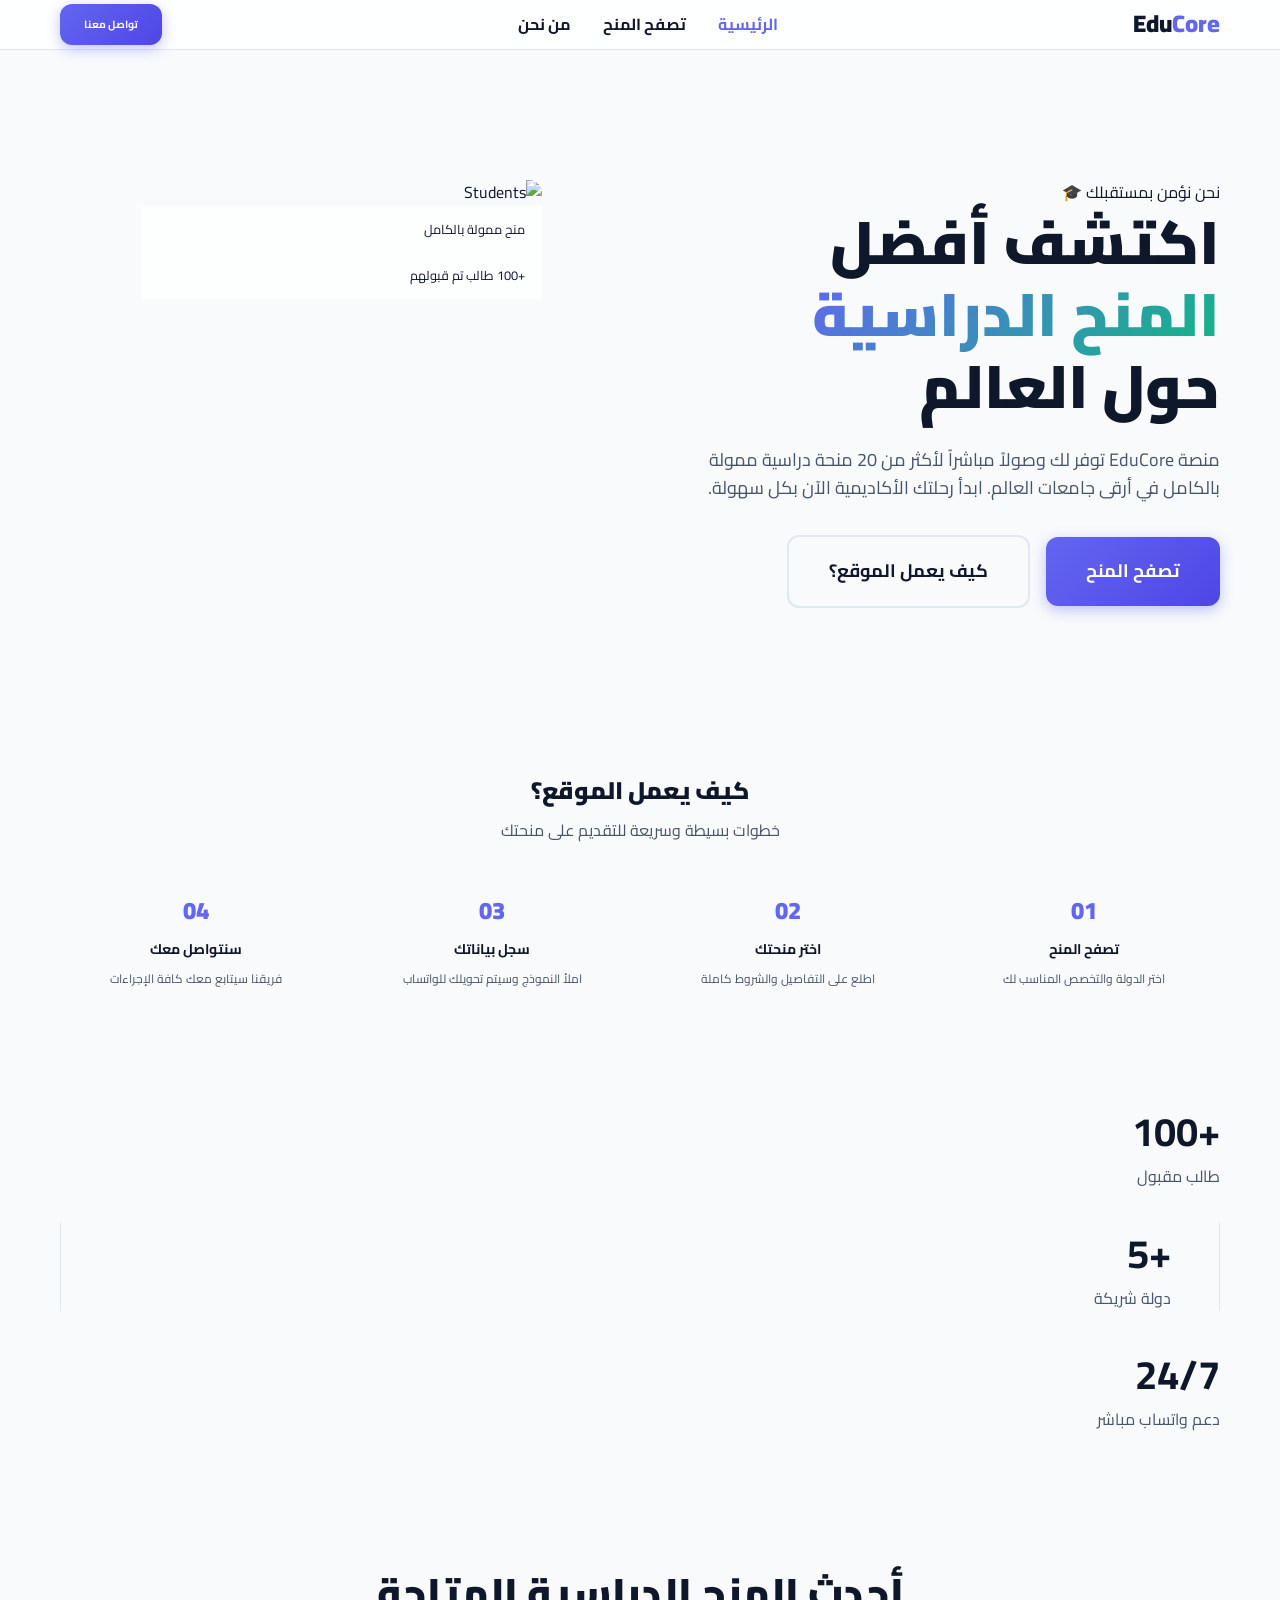
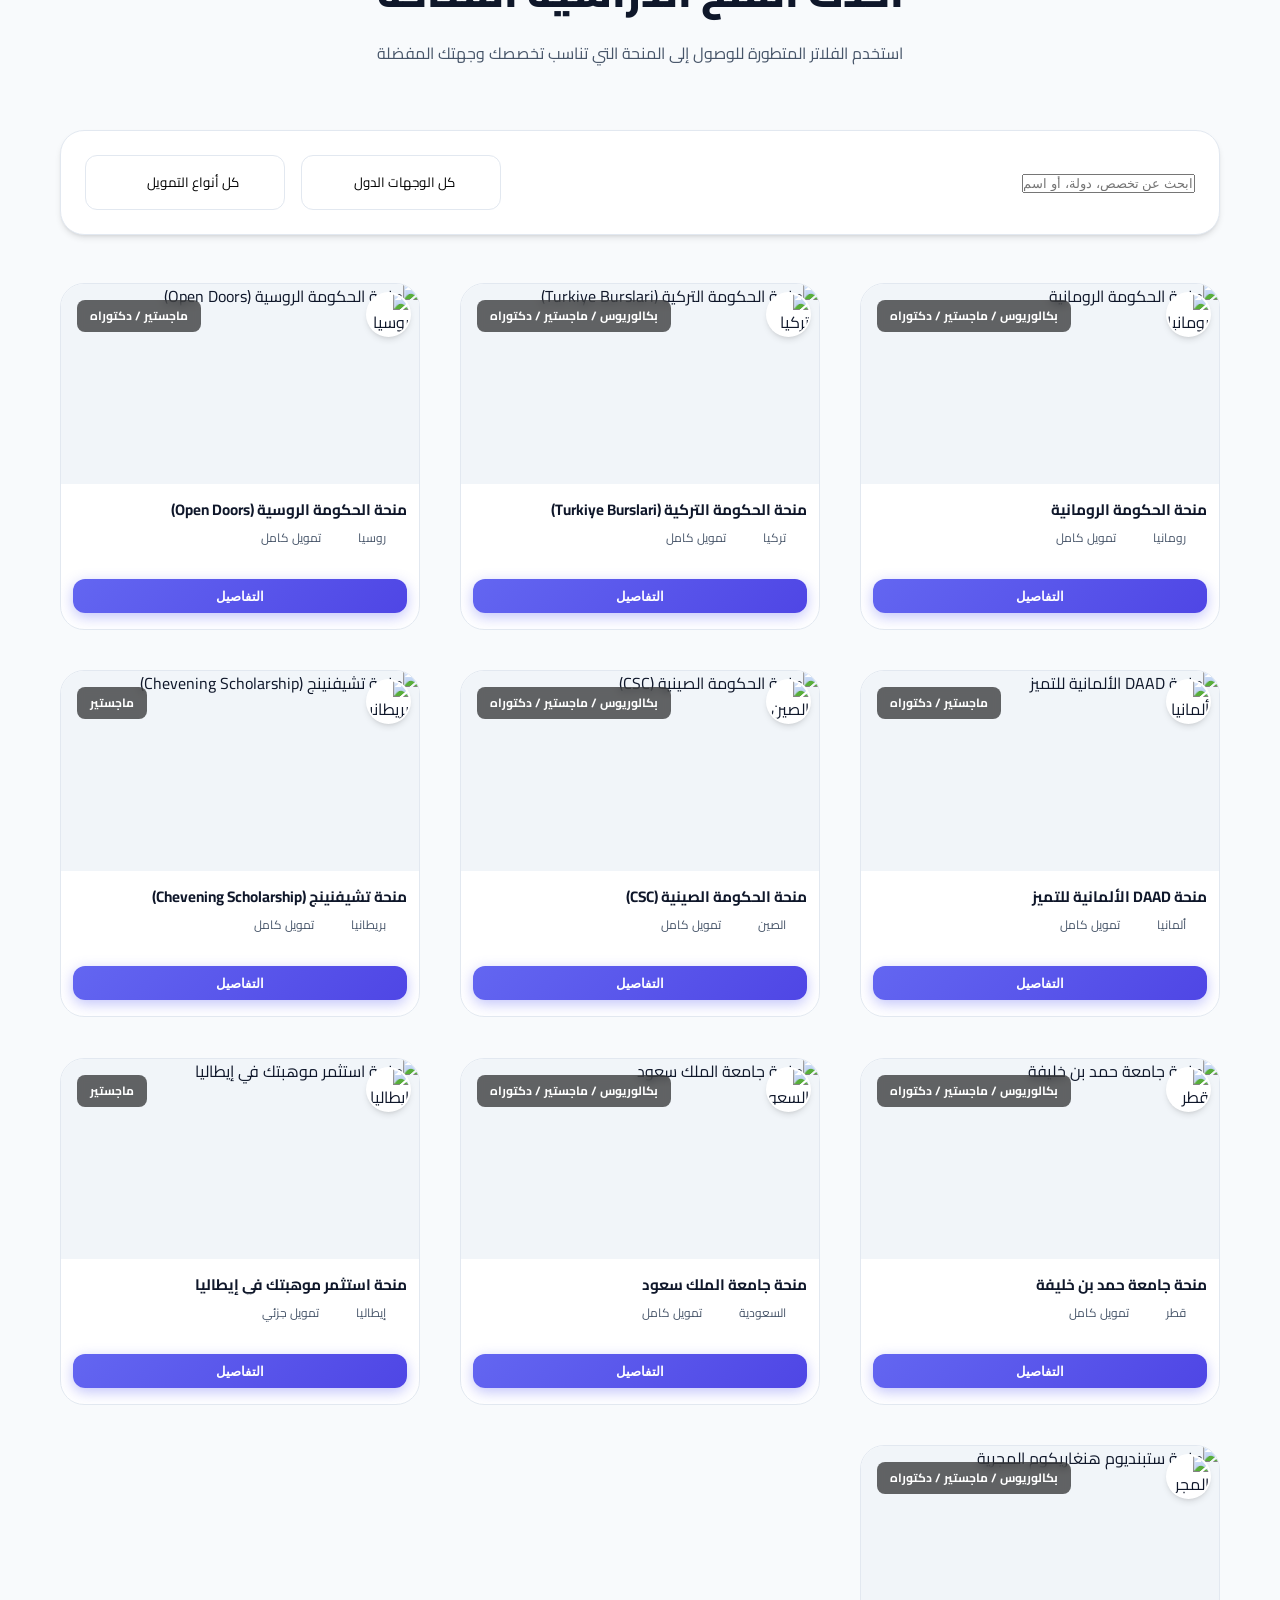
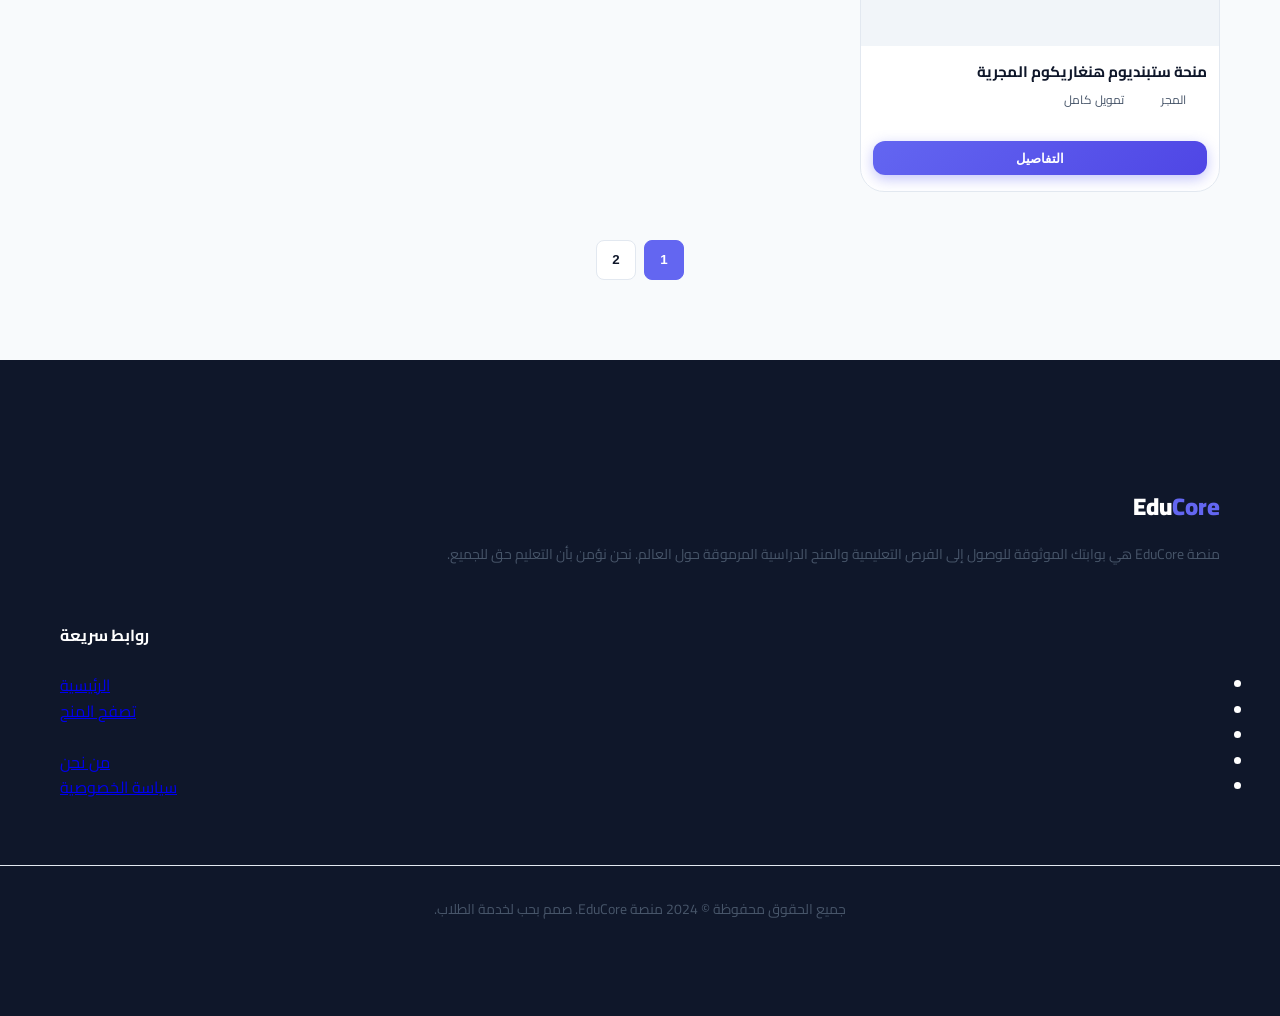
==== commit 2e34ba79: "Add files via upload" ====
--- a/index.html
+++ b/index.html
@@ -27,19 +27,15 @@
                 <h1 class="font-black text-2xl">Edu<span class="text-primary">Core</span></h1>
             </div>
             <nav class="desktop-nav">
-                <ul class="flex-col md:flex-row gap-6 md:gap-8">
-                    <li><a href="index.html" class="active">الرئيسية</a></li>
-                    <li><a href="index.html#scholarships">تصفح المنح</a></li>
-                    <li><a href="about.html">من نحن</a></li>
-                    <li><a href="https://wa.me/201124908798" target="_blank" class="text-primary font-bold">تواصل
-                            معنا</a></li>
+                <ul class="flex-row gap-2 md:gap-8">
+                    <li><a href="index.html" class="active text-xs md:text-base">الرئيسية</a></li>
+                    <li><a href="index.html#scholarships" class="text-xs md:text-base">تصفح المنح</a></li>
+                    <li><a href="about.html" class="text-xs md:text-base">من نحن</a></li>
                 </ul>
             </nav>
-            <div class="nav-actions flex items-center gap-4">
-                <a href="https://wa.me/201124908798" target="_blank" class="btn-primary flex items-center gap-2">
-                    <i data-lucide="whatsapp" style="width: 18px; height: 18px;"></i>
-                    <span class="desktop-only">تواصل معنا</span>
-                </a>
+            <div class="nav-actions flex items-center gap-2">
+                <a href="https://wa.me/201124908798" target="_blank" class="btn-primary py-1 px-3 text-xs"
+                    style="font-size: 0.65rem;">تواصل معنا</a>
                 <button class="mobile-toggle btn-outline p-2" id="mobile-menu-btn">
                     <i data-lucide="menu"></i>
                 </button>
--- a/style.css
+++ b/style.css
@@ -66,6 +66,14 @@
 
 .flex {
   display: flex;
+  flex-direction: row;
+  /* جعل الصف هو الافتراضي لتجنب مشاكل الهيدر */
+  gap: 0.75rem;
+  align-items: center;
+}
+
+.flex-col {
+  display: flex;
   flex-direction: column;
   gap: 1rem;
 }
@@ -101,6 +109,7 @@
     max-width: 720px;
   }
 
+  /* تم النقل ليكون Row افتراضياً في الحالات البسيطة لتجنب مشاكل الهيدر */
   .flex {
     flex-direction: row;
   }
@@ -345,14 +354,55 @@
   border: 1px solid var(--glass-border);
 }
 
+@media (max-width: 768px) {
+  .mobile-toggle {
+    display: none !important;
+    /* إخفاء الثلاث شرطات */
+  }
+
+  .desktop-nav {
+    display: flex !important;
+    /* إظهار الروابط دائماً */
+    position: static !important;
+    width: auto !important;
+    background: transparent !important;
+    padding: 0 !important;
+    box-shadow: none !important;
+  }
+
+  .desktop-nav ul {
+    flex-direction: row !important;
+    gap: 0.5rem !important;
+    /* مسافات صغيرة جداً */
+    align-items: center;
+  }
+
+  .desktop-nav a {
+    font-size: 0.65rem !important;
+    /* حجم خط صغير جداً ليناسب العرض */
+    padding: 0.2rem !important;
+  }
+
+  .glass-header .container {
+    flex-direction: row !important;
+    justify-content: space-between !important;
+    padding: 0 0.5rem !important;
+    /* تقليل هوامش الحاوية */
+  }
+
+  .logo h1 {
+    font-size: 0.9rem !important;
+  }
+}
+
 .glass-header {
   position: fixed;
   top: 0;
   left: 0;
   right: 0;
   z-index: 1000;
-  padding: 0.5rem 0;
-  /* تقليل الحشو لزيادة مساحة العرض */
+  padding: 0.25rem 0;
+  /* تصغير أصغر ما يمكن */
   background: var(--bg-header);
   backdrop-filter: blur(10px);
   -webkit-backdrop-filter: blur(10px);
@@ -360,6 +410,27 @@
   transition: var(--transition);
 }
 
+@media (max-width: 480px) {
+  .logo h1 {
+    font-size: 1rem !important;
+    /* تصغير اللوجو بشكل فائق */
+    letter-spacing: -0.5px;
+  }
+
+  .glass-header {
+    padding: 0.15rem 0 !important;
+  }
+
+  .nav-actions .btn-primary {
+    padding: 0.4rem 0.8rem !important;
+    font-size: 0.75rem !important;
+  }
+
+  .mobile-toggle {
+    padding: 0.4rem !important;
+  }
+}
+
 .header-container {
   display: flex;
   justify-content: space-between;
@@ -384,13 +455,14 @@
   display: block;
   position: fixed;
   /* تغيير لـ fixed لضمان التغطية الصحيحة */
-  top: 60px;
+  top: 45px;
+  /* تقليل الارتفاع المتوقع للهيدر الأصغر */
   /* الارتفاع التقريبي للهيدر */
   left: 0;
   right: 0;
   bottom: 0;
   background: white;
-  padding: 2rem;
+  padding: 2.5rem 1.5rem;
   z-index: 999;
   overflow-y: auto;
 }
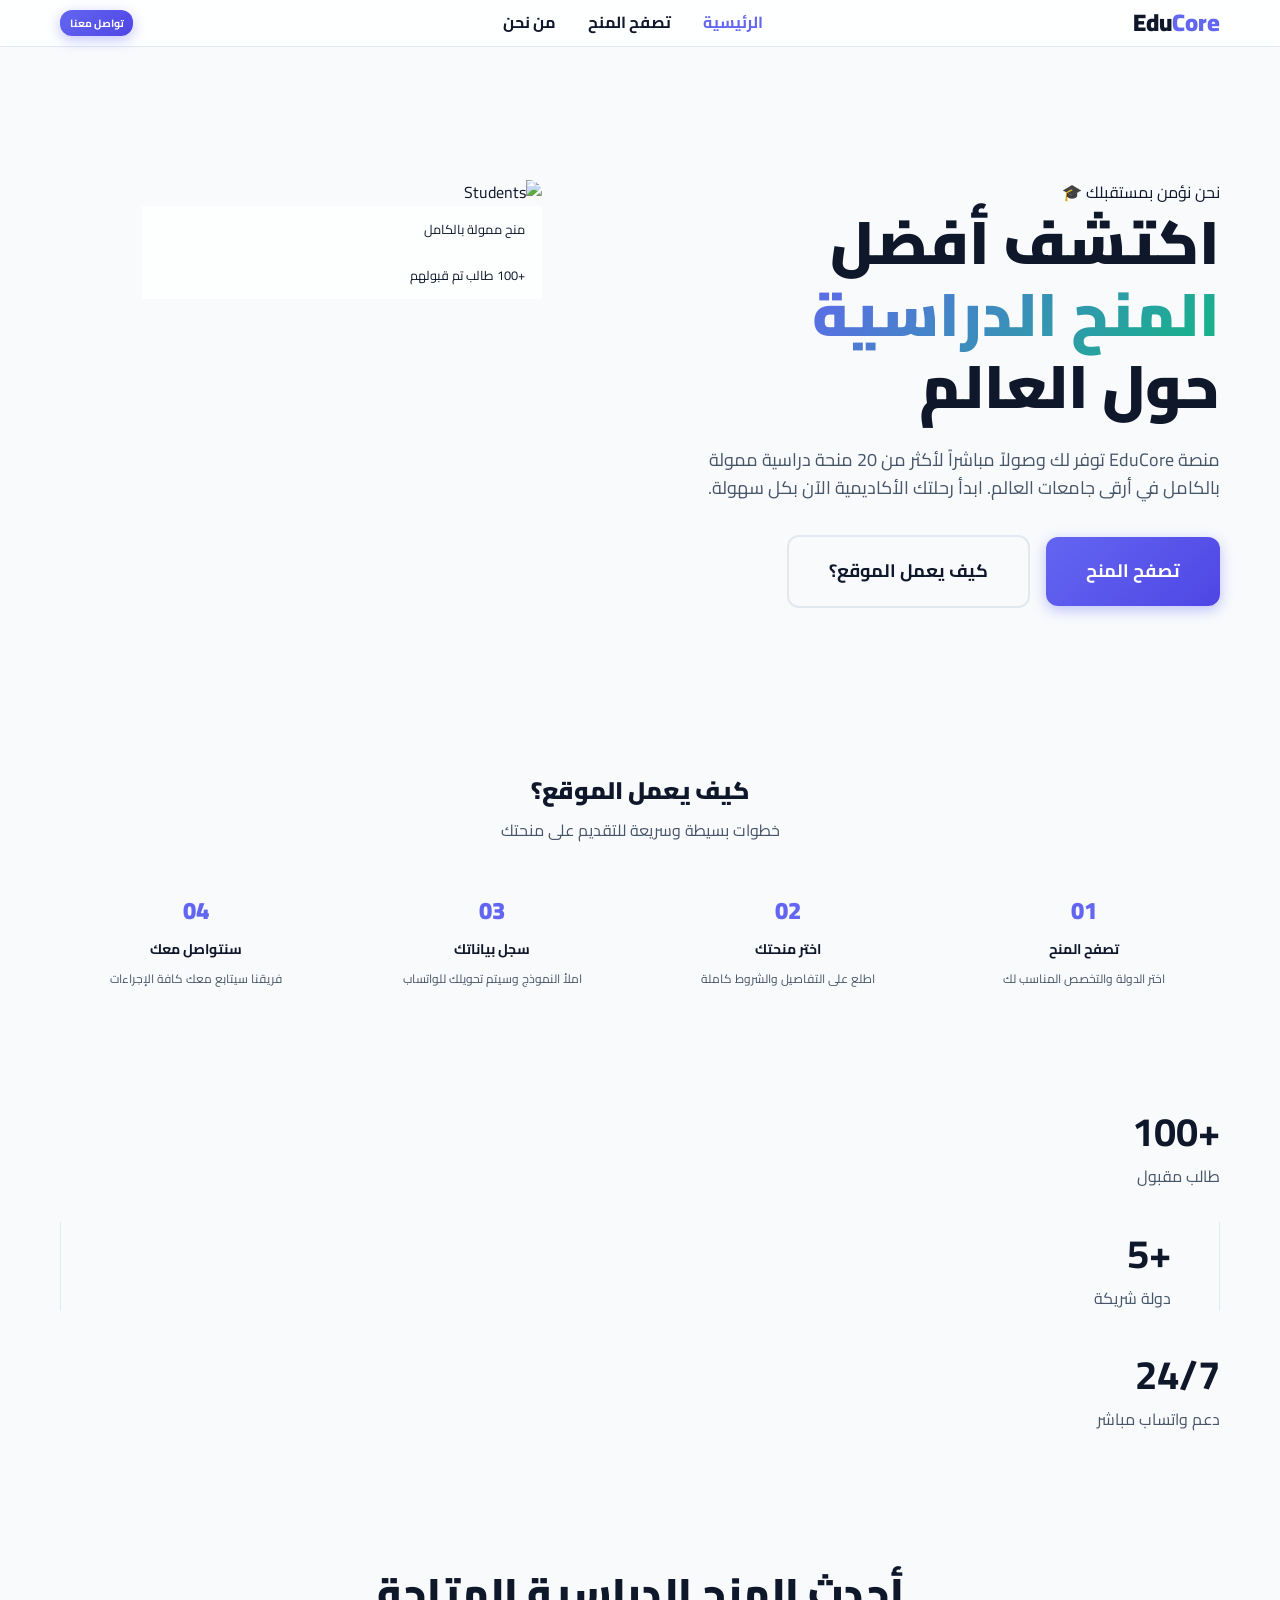
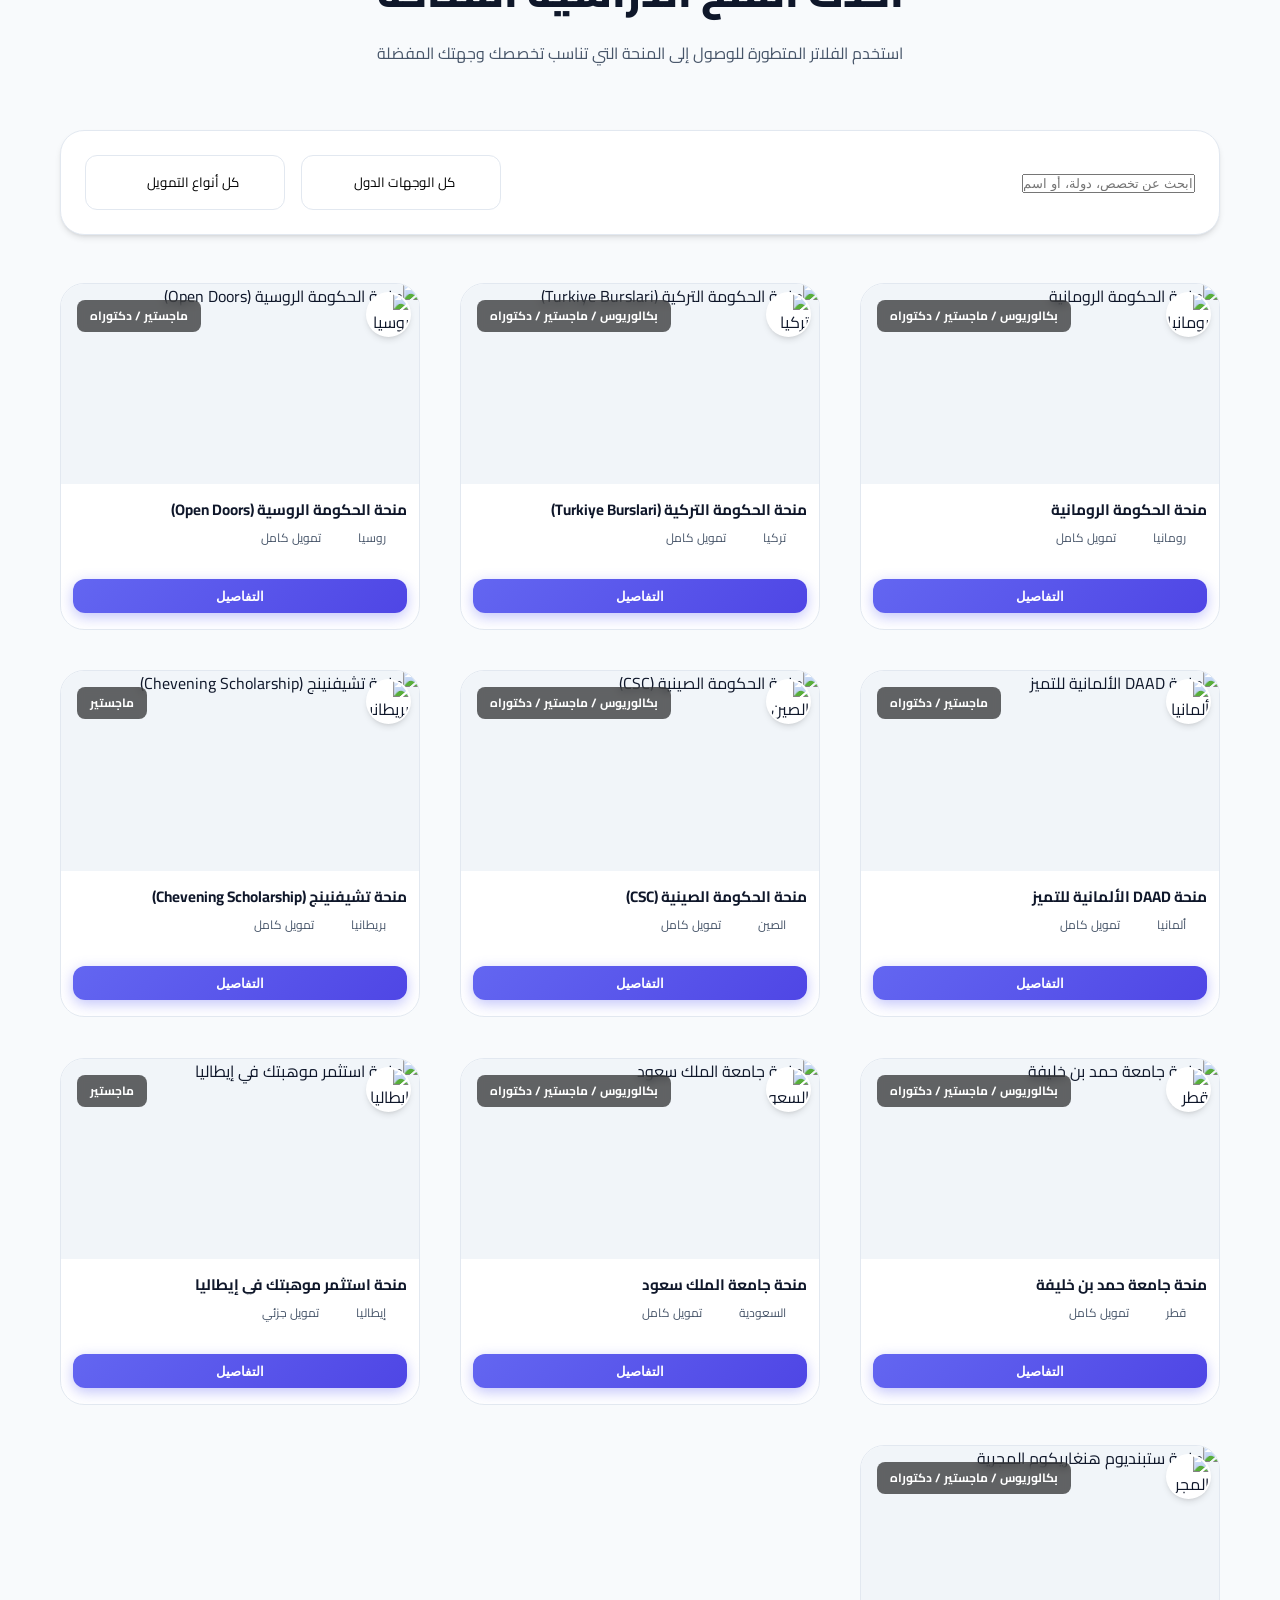
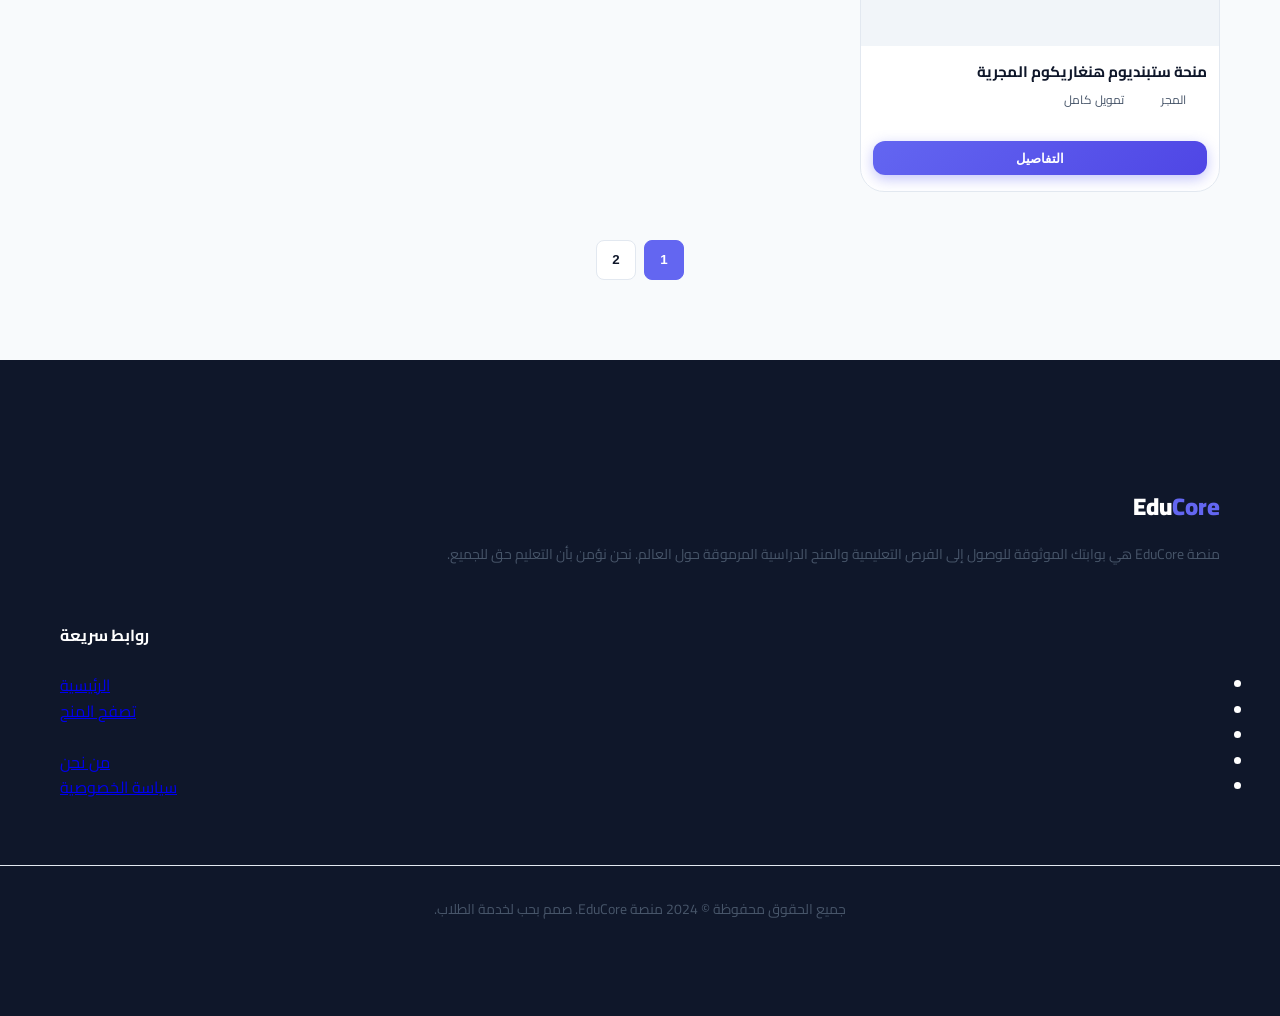
==== commit 9cdd5ff9: "Add files via upload" ====
--- a/index.html
+++ b/index.html
@@ -34,11 +34,8 @@
                 </ul>
             </nav>
             <div class="nav-actions flex items-center gap-2">
-                <a href="https://wa.me/201124908798" target="_blank" class="btn-primary py-1 px-3 text-xs"
-                    style="font-size: 0.65rem;">تواصل معنا</a>
-                <button class="mobile-toggle btn-outline p-2" id="mobile-menu-btn">
-                    <i data-lucide="menu"></i>
-                </button>
+                <a href="https://wa.me/201124908798" target="_blank" class="btn-primary"
+                    style="padding: 0.3rem 0.6rem; font-size: 0.65rem;">تواصل معنا</a>
             </div>
         </div>
     </header>
--- a/style.css
+++ b/style.css
@@ -357,12 +357,12 @@
 @media (max-width: 768px) {
   .mobile-toggle {
     display: none !important;
-    /* إخفاء الثلاث شرطات */
+    /* حذف الثلاث شرطات نهائياً */
   }
 
   .desktop-nav {
     display: flex !important;
-    /* إظهار الروابط دائماً */
+    /* إظهار الروابط دائماً وبشكل مباشر */
     position: static !important;
     width: auto !important;
     background: transparent !important;
@@ -372,26 +372,39 @@
 
   .desktop-nav ul {
     flex-direction: row !important;
-    gap: 0.5rem !important;
-    /* مسافات صغيرة جداً */
+    /* ترتيب أفقي كالكمبيوتر */
+    gap: 0.4rem !important;
+    /* مسافات ضيقة للعرض المحدود */
     align-items: center;
   }
 
   .desktop-nav a {
-    font-size: 0.65rem !important;
-    /* حجم خط صغير جداً ليناسب العرض */
-    padding: 0.2rem !important;
+    font-size: 0.6rem !important;
+    /* خط صغير جداً ليناسب عرض الموبايل */
+    padding: 0.1rem 0.2rem !important;
+    white-space: nowrap;
   }
 
   .glass-header .container {
     flex-direction: row !important;
     justify-content: space-between !important;
-    padding: 0 0.5rem !important;
-    /* تقليل هوامش الحاوية */
+    padding: 0 0.25rem !important;
+    /* تقليل هوامش الجوانب لأقصى درجة */
   }
 
   .logo h1 {
-    font-size: 0.9rem !important;
+    font-size: 0.85rem !important;
+    /* تصغير اللوجو */
+  }
+
+  .nav-actions {
+    gap: 0.3rem !important;
+  }
+
+  .nav-actions .btn-primary {
+    padding: 0.3rem 0.6rem !important;
+    font-size: 0.65rem !important;
+    /* تصغير زر تواصل معنا */
   }
 }
 
@@ -429,6 +442,26 @@
   .mobile-toggle {
     padding: 0.4rem !important;
   }
+
+  /* تصغير إضافي للنصوص لتجنب التداخل في الهيرو */
+  .text-6xl {
+    font-size: 1.25rem !important;
+  }
+
+  /* تصغير نص EduCore الكبير */
+  .text-4xl {
+    font-size: 1.15rem !important;
+  }
+
+  .text-2xl {
+    font-size: 1.05rem !important;
+  }
+
+  .hero-v2 {
+    padding-top: 60px !important;
+  }
+
+  /* تقليل المسافة العلوية لرفع الكلام */
 }
 
 .header-container {
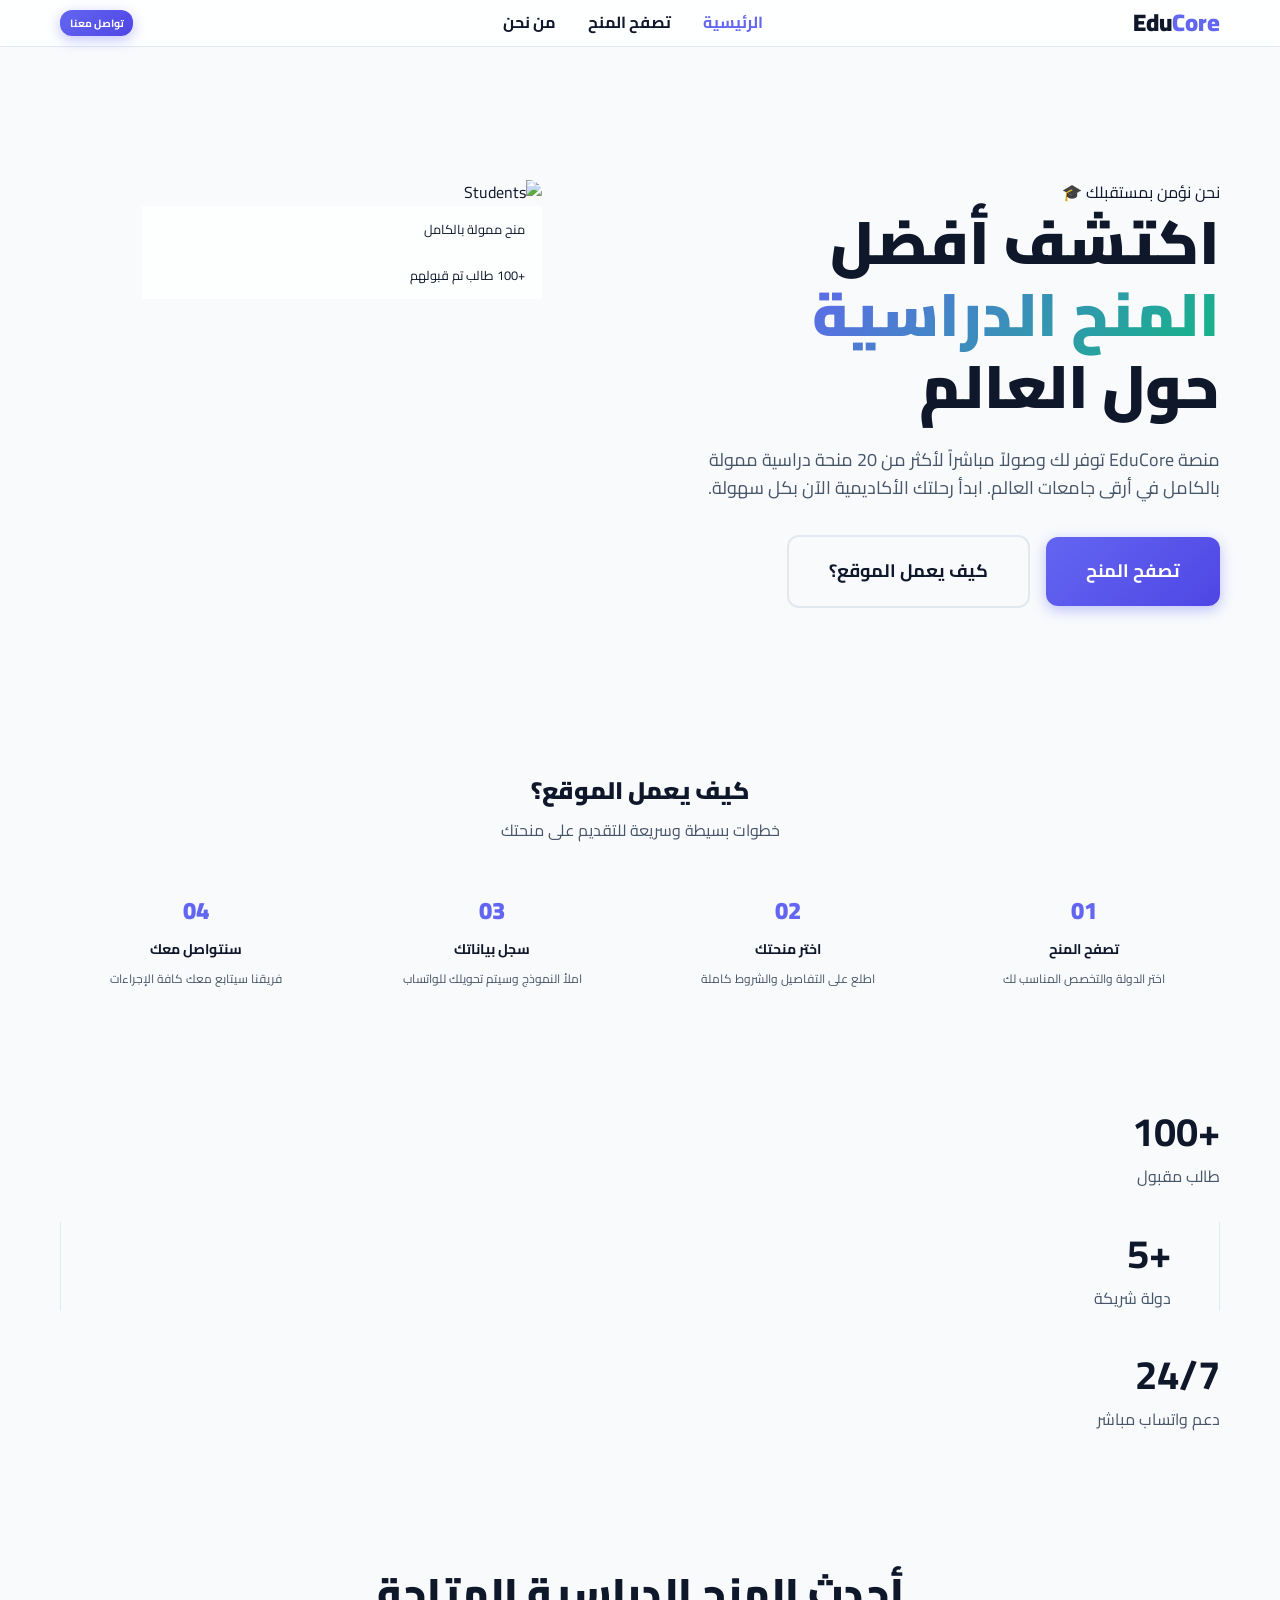
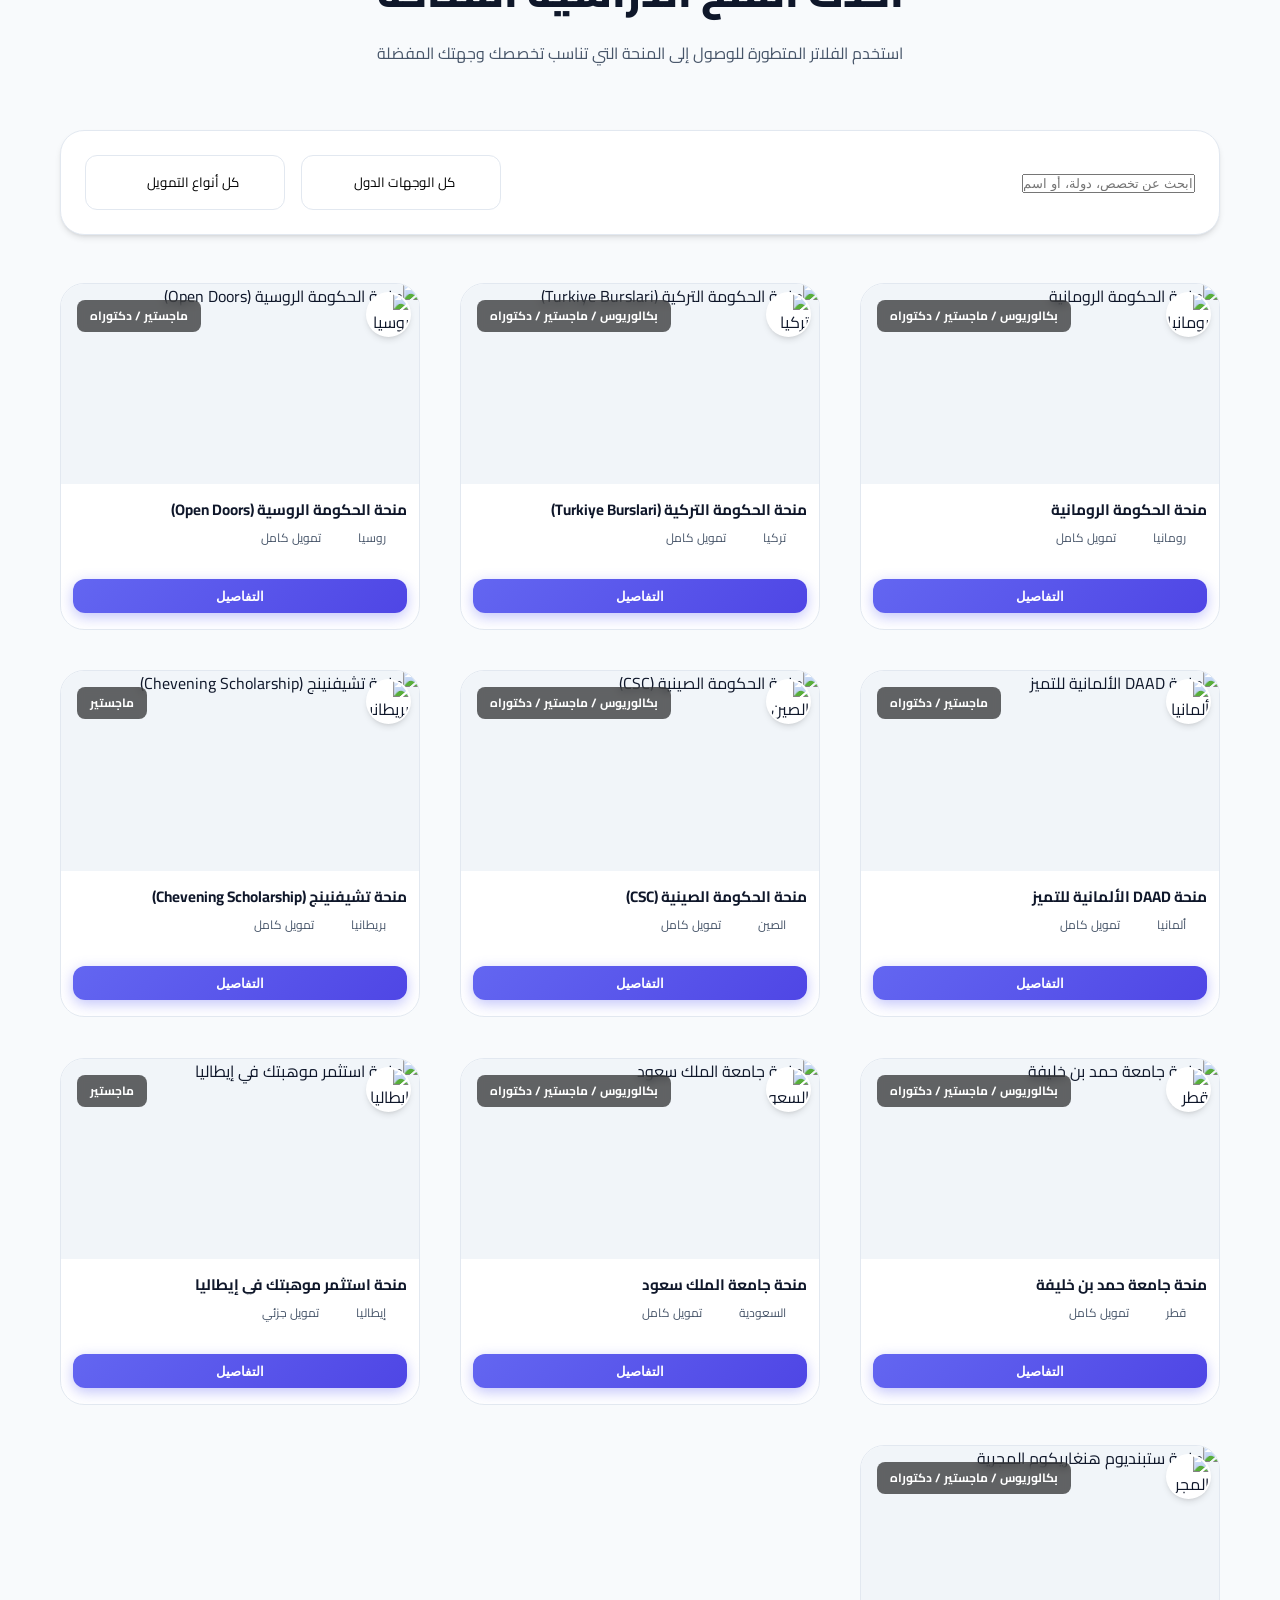
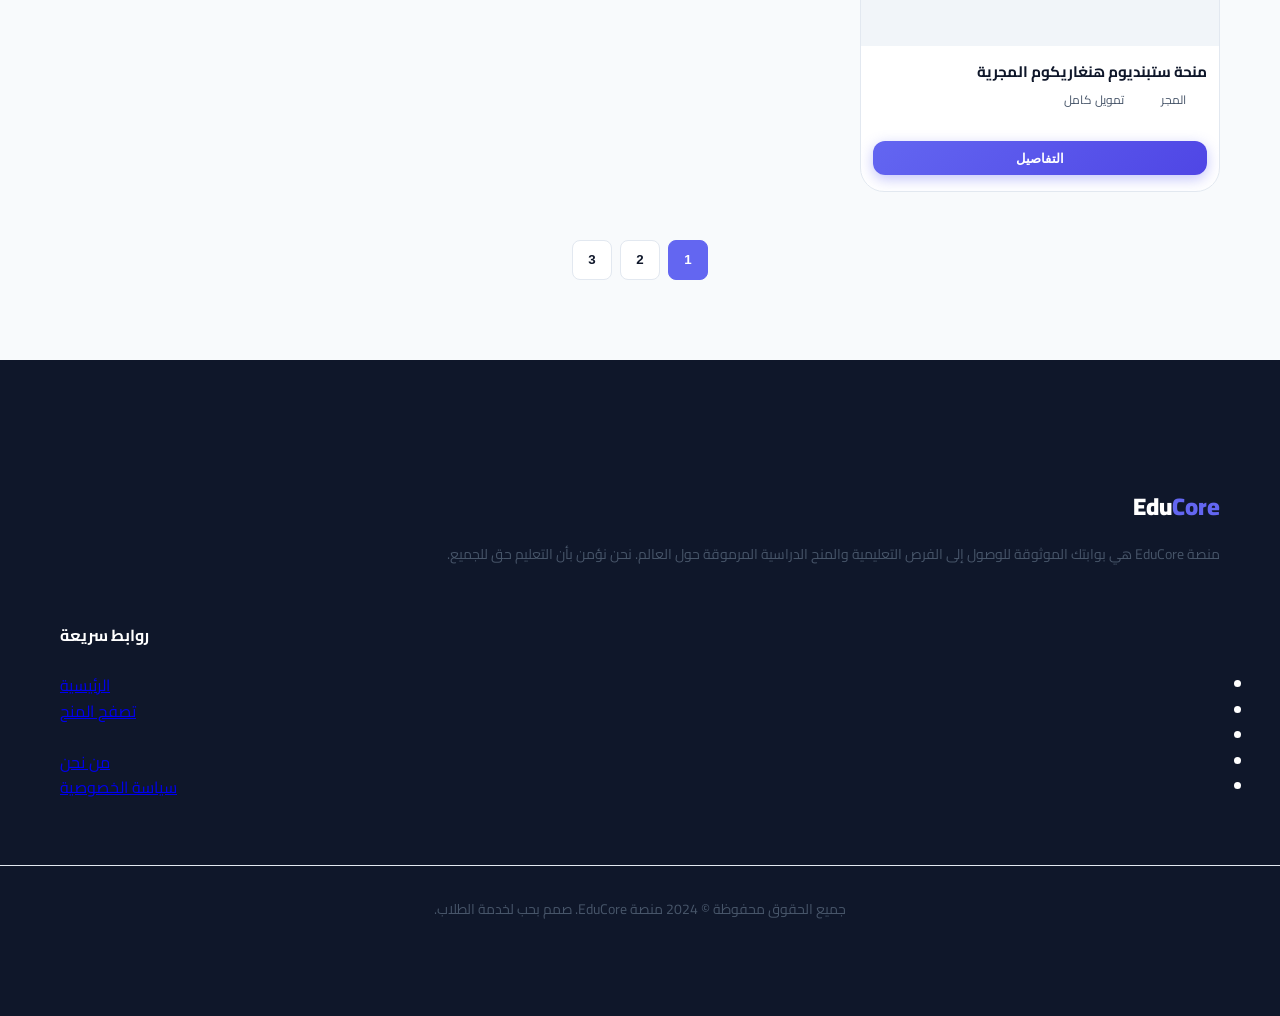
==== commit fbc0e26c: "Add files via upload" ====
--- a/index.html
+++ b/index.html
@@ -152,6 +152,7 @@
                                 <option value="cn">الصين 🇨🇳</option>
                                 <option value="de">ألمانيا 🇩🇪</option>
                                 <option value="gb">بريطانيا 🇬🇧</option>
+                                <option value="sk">سلوفاكيا 🇸🇰</option>
                                 <option value="qa">قطر 🇶🇦</option>
                                 <option value="sa">السعودية 🇸🇦</option>
                                 <option value="ae">الإمارات 🇦🇪</option>
